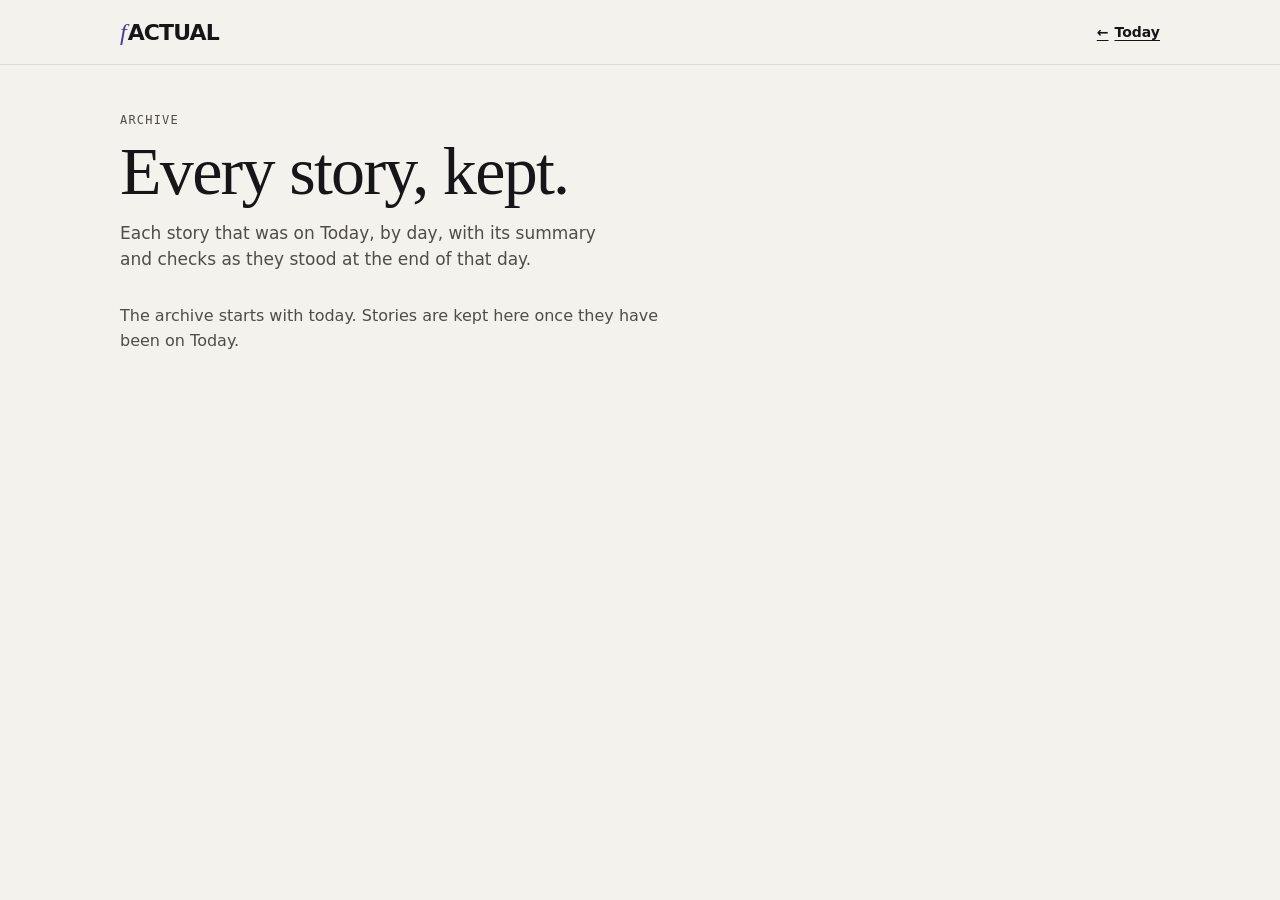
==== web/archive.html @ 5077f7f6 "Photos: aliases, transliterations, headline-person fallback; app name A story whose subject has no u" ====
<!doctype html>
<html lang="en">
<head>
<meta charset="utf-8">
<meta name="viewport" content="width=device-width, initial-scale=1">
<title>Archive · fACTUAL</title>
<meta name="description" content="Every story that has been on fACTUAL's Today, by day.">
<meta name="theme-color" content="#F4F2EC">
<link rel="preload" href="fonts/schibsted-grotesk-v7.woff2" as="font" type="font/woff2" crossorigin>
<link rel="icon" href="favicon-v1.svg" type="image/svg+xml">
<link rel="icon" href="favicon-32-v1.png" sizes="32x32" type="image/png">
<link rel="apple-touch-icon" href="apple-touch-icon-v1.png">
<link rel="manifest" href="site.webmanifest">
<meta name="apple-mobile-web-app-title" content="fACTUAL">
<meta name="application-name" content="fACTUAL">
<meta name="msapplication-TileColor" content="#4B3A9E">
<link rel="stylesheet" href="styles.css">
<script src="app.js" defer></script>
</head>
<body data-page="archive">
<a class="skip" href="#main">Skip to the archive</a>

<header class="masthead">
  <div class="masthead-inner">
    <a class="wordmark" href="./" aria-label="fACTUAL, back to Today"><span class="f" aria-hidden="true">f</span><span aria-hidden="true">ACTUAL</span></a>
    <nav class="mast-nav" aria-label="Site">
      <a class="back" href="./">Today</a>
    </nav>
  </div>
</header>

<main id="main" class="page">
  <section class="intro" aria-labelledby="arch-title">
    <p class="kicker">Archive</p>
    <h1 id="arch-title">Every story, kept.</h1>
    <p class="dek">Each story that was on Today, by day, with its summary and checks as they stood at the end of that day.</p>
  </section>
  <div id="archive-days"></div>
</main>
</body>
</html>
---- web/styles.css ----
/* fACTUAL. Tokens from Figma AU7aaZm109MOZR5fq3y9kd, Foundations board 5:119.
   Four voices: Schibsted Grotesk = fACTUAL speaks, Newsreader = reading,
   Newsreader Italic = words we did not write, IBM Plex Mono = receipts.
   Hierarchy rule: on every card one thing reads first, and it is the verdict. */

@font-face { font-family: "Schibsted Grotesk"; src: url(fonts/schibsted-grotesk-v7.woff2) format("woff2"); font-weight: 400 800; font-display: swap; }
@font-face { font-family: "Newsreader"; src: url(fonts/newsreader-v26.woff2) format("woff2"); font-weight: 400 600; font-display: swap; }
@font-face { font-family: "Newsreader"; src: url(fonts/newsreader-italic-v26.woff2) format("woff2"); font-weight: 400 600; font-style: italic; font-display: swap; }
@font-face { font-family: "IBM Plex Mono"; src: url(fonts/plexmono-400-v20.woff2) format("woff2"); font-weight: 400; font-display: swap; }
@font-face { font-family: "IBM Plex Mono"; src: url(fonts/plexmono-500-v20.woff2) format("woff2"); font-weight: 500; font-display: swap; }
@font-face { font-family: "IBM Plex Mono"; src: url(fonts/plexmono-600-v20.woff2) format("woff2"); font-weight: 600; font-display: swap; }

:root {
  --paper: #F4F2EC;
  --card: #FBFAF7;
  --wash: #ECE9E0;
  --rule: #DEDAD0;
  --ink: #16161A;    /* 16.1:1 on paper */
  --ink-2: #4F4D47;  /* 7.6:1 on paper */
  --ink-3: #6E6B64;  /* 4.8:1 on paper. Never on wash. */
  --hi: #F5E663;     /* Holds up, and nothing else */
  --verm: #B3261E;   /* Doesn't hold up, and nothing else */
  --accent: #4B3A9E; /* fACTUAL's own voice and structure: 7.8:1 on paper. Never data, a verdict or a side. */
  --tint: #ECE8F6;   /* the story panel. Ink 15:1, ink-2 7.0:1 on it; ink-3 is 4.4:1, so never on tint. */
  --sans: "Schibsted Grotesk", system-ui, sans-serif;
  --serif: "Newsreader", Georgia, serif;
  --mono: "IBM Plex Mono", ui-monospace, monospace;
  --gutter: 20px;
  --radius: 22px;
  --ease-out: cubic-bezier(0.2, 0.7, 0.2, 1);
}

* { box-sizing: border-box; }
html { -webkit-text-size-adjust: 100%; overflow-x: clip; }
body { margin: 0; overflow-x: clip; background: var(--paper); color: var(--ink); font: 400 1rem/1.5 var(--sans); }  /* belt and braces: the page never scrolls sideways */
a { color: inherit; text-decoration-thickness: 1px; text-underline-offset: 3px; }
a:hover { text-decoration-thickness: 2px; }
:focus-visible { outline: 2px solid var(--ink); outline-offset: 3px; border-radius: 6px; }
.skip { position: absolute; left: -9999px; }
.skip:focus { left: var(--gutter); top: 12px; background: var(--card); padding: 10px 14px; z-index: 2; }
code { font: 400 0.8125rem var(--mono); }

/* ---------- Frame ---------- */
.masthead { border-bottom: 1px solid var(--rule); }
.masthead-inner, .page { max-width: 1120px; margin: 0 auto; padding: 0 var(--gutter); }
.masthead-inner { display: flex; align-items: center; justify-content: space-between; gap: 16px; min-height: 64px; }
.wordmark { font: 800 1.375rem/1 var(--sans); letter-spacing: -0.04em; text-decoration: none; }
.wordmark .f { font: italic 500 1.5rem/1 var(--serif); letter-spacing: 0; margin-right: 1px; color: var(--accent); }
.scanline { margin: 0; font: 400 0.75rem/1.3 var(--mono); color: var(--ink-3); text-align: right; }
.back { display: inline-flex; align-items: center; min-height: 44px; font: 600 0.875rem/1 var(--sans); }
.back::before { content: "\2190"; margin-right: 6px; }
.mast-nav { display: flex; align-items: center; gap: 20px; }
.nav-link { display: inline-flex; align-items: center; min-height: 44px; font: 600 0.875rem/1 var(--sans); }

/* ---------- Today's sections ---------- */
.topic-nav { display: flex; flex-wrap: wrap; gap: 8px; margin-top: 24px; }
.topic-chip { display: inline-flex; align-items: center; gap: 8px; min-height: 44px; padding: 0 16px; border: 1px solid var(--rule); border-radius: 999px;
  background: var(--card); color: var(--ink); font: 600 0.875rem/1 var(--sans); text-decoration: none; transition: border-color 150ms ease-out; }
.topic-chip:hover { border-color: var(--accent); }
.topic-count { font: 500 0.75rem/1 var(--mono); color: var(--ink-2); }
.topic-section { margin-top: 64px; scroll-margin-top: 16px; }
.topic-section:first-child { margin-top: 8px; }
.topic-head { display: flex; flex-wrap: wrap; align-items: baseline; justify-content: space-between; gap: 4px 12px; padding-bottom: 12px; margin-bottom: 20px; border-bottom: 2px solid var(--accent); }
.topic-name { margin: 0; font: 700 1.75rem/1.1 var(--sans); letter-spacing: -0.02em; }
.topic-span { margin: 0; font: 500 0.75rem/1.2 var(--mono); letter-spacing: 0.08em; text-transform: uppercase; color: var(--ink-2); }
.topic-empty { margin: 0; max-width: 56ch; font-size: 1rem; line-height: 1.55; color: var(--ink-2); }

/* ---------- Archive ---------- */
.arch-day { border-top: 1px solid var(--rule); }
.arch-day:last-child { border-bottom: 1px solid var(--rule); }
.arch-day > summary { display: flex; align-items: baseline; gap: 16px; padding: 18px 0; min-height: 56px; }
.arch-date { flex: 1; font: 700 1.25rem/1.2 var(--sans); letter-spacing: -0.01em; }
.arch-count { font: 400 0.8125rem/1.2 var(--mono); color: var(--ink-2); }
.arch-body { padding: 0 0 24px; }
.arch-topic { margin: 16px 0 8px; font: 600 0.75rem/1.2 var(--sans); letter-spacing: 0.08em; text-transform: uppercase; color: var(--ink-2); }
.arch-list { list-style: none; margin: 0; padding: 0; }
.arch-list li { display: grid; gap: 4px; padding: 12px 0; border-top: 1px solid var(--rule); }
.arch-link { font: 400 1.125rem/1.35 var(--serif); color: var(--ink); text-decoration: none; }
.arch-link:hover { text-decoration: underline; }
.arch-meta { font: 400 0.75rem/1.4 var(--mono); color: var(--ink-3); }
.page { padding-bottom: 96px; }

.kicker { margin: 0 0 10px; font: 500 0.75rem/1.2 var(--mono); letter-spacing: 0.1em; text-transform: uppercase; color: var(--ink-2); }
.byline { margin: 8px 0 0; font: 400 0.75rem/1.4 var(--mono); color: var(--ink-3); }
.section-title { margin: 0 0 16px; font: 500 1.75rem/1.15 var(--serif); letter-spacing: -0.01em; }
.dek { margin: 16px 0 0; max-width: 46ch; font: 400 1.0625rem/1.5 var(--sans); color: var(--ink-2); }

/* ---------- Today ---------- */
.intro { padding: 48px 0 32px; }
.intro h1 { margin: 0; font: 500 clamp(2.5rem, 7vw, 4.25rem)/1 var(--serif); letter-spacing: -0.025em; }

.stories { list-style: none; margin: 0; padding: 0; display: grid; gap: 20px; }
.story {
  display: flex; flex-direction: column; gap: 20px;
  padding: 24px; background: var(--card); border: 1px solid var(--rule); border-radius: var(--radius);
  transition: box-shadow 160ms var(--ease-out), transform 160ms var(--ease-out);
}
.story:hover { box-shadow: 0 10px 30px -18px rgba(22, 22, 26, 0.35); transform: translateY(-1px); }
.story-num { margin: 0 0 10px; font: 500 0.8125rem/1 var(--mono); color: var(--ink-3); }
.headline { margin: 0; font: italic 500 1.5rem/1.15 var(--serif); letter-spacing: -0.01em; }
.headline a { text-decoration: none; }
.headline a:hover { text-decoration: underline; text-decoration-thickness: 1px; }
.story-lead .headline { font-size: clamp(1.875rem, 4vw, 2.75rem); line-height: 1.06; letter-spacing: -0.02em; }

.gist { margin: 14px 0 0; font: 400 1.0625rem/1.55 var(--serif); color: var(--ink); max-width: 60ch; }
.story-lead .gist { font-size: 1.1875rem; }
.checks { list-style: none; margin: 0; padding: 14px 0 0; border-top: 1px solid var(--rule); display: grid; gap: 10px; }
.checks li { display: grid; grid-template-columns: 9.5rem 1fr; gap: 12px; align-items: baseline; }
.check-claim { font: 400 0.9375rem/1.4 var(--sans); color: var(--ink); }

.story-foot { display: flex; flex-wrap: wrap; gap: 8px 20px; align-items: center; justify-content: space-between; margin-top: auto; }
.sources-line { font: 400 0.75rem/1.4 var(--mono); color: var(--ink-3); }
.read-more { display: inline-flex; align-items: center; min-height: 44px; font: 600 0.875rem/1 var(--sans); text-decoration: none; }
.read-more::after { content: "\2192"; margin-left: 6px; transition: transform 160ms var(--ease-out); }
.read-more:hover::after { transform: translateX(3px); }

.more { margin-top: 64px; }
.more h2 { margin: 0 0 8px; font: 500 1.5rem/1.2 var(--serif); }
.more-list { list-style: none; margin: 0; padding: 0; display: grid; }
.more-list li { padding: 14px 0; border-top: 1px solid var(--rule); }
.more-title { display: block; font: italic 400 1.0625rem/1.35 var(--serif); text-decoration: none; }
.more-title:hover { text-decoration: underline; }
.more-meta { display: block; margin-top: 4px; font: 400 0.75rem/1.3 var(--mono); color: var(--ink-3); }

.about { margin-top: 72px; padding-top: 28px; border-top: 1.5px solid var(--ink); }
.about h2 { margin: 0 0 16px; font: 500 1.5rem/1.2 var(--serif); }
.about p { margin: 0 0 12px; max-width: 60ch; font-size: 0.9375rem; line-height: 1.55; color: var(--ink-2); }
.about h3 { margin: 24px 0 8px; font: 600 0.9375rem/1.3 var(--sans); }
.about-cols { display: grid; gap: 8px 48px; }
.feeds-list { margin: 0; font: 400 0.8125rem/1.6 var(--sans); color: var(--ink-2); }
.feeds-down { margin: 8px 0 0; font: 400 0.75rem/1.5 var(--mono); color: var(--ink-3); }

.basis { margin: 14px 0 0; font: 400 0.75rem/1.5 var(--mono); color: var(--ink-3); }
.basis b { color: var(--ink); font-weight: 600; }
.about .basis { max-width: 60ch; }
.error { margin-top: 24px; padding: 16px 18px; border: 1.5px solid var(--ink); border-radius: 14px; background: var(--card); }

/* ---------- Verdict chips: glyph + word, never color alone ---------- */
.chip { display: inline-flex; align-items: center; gap: 6px; justify-self: start; padding: 3px 9px; border-radius: 7px;
  font: 600 0.8125rem/1.3 var(--sans); white-space: nowrap; }
.chip-glyph { font-weight: 700; }
.chip-hold { background: var(--hi); color: var(--ink); }
.chip-ctx { border: 1.5px dashed var(--ink); color: var(--ink); padding: 1.5px 7.5px; }
.chip-no { background: var(--verm); color: #fff; }
.chip-unk { border: 1.5px solid var(--ink-2); color: var(--ink); padding: 1.5px 7.5px; }

/* ---------- Story page: one reading column, four blocks, most of it folded ---------- */
.story-page > * { max-width: 680px; }
.story-head { padding: 40px 0 0; }
.story-title { margin: 0; font: italic 500 clamp(2rem, 5vw, 3rem)/1.08 var(--serif); letter-spacing: -0.02em; }
#story-sub { margin-top: 2px; }

.block { margin-top: 44px; }
.block-title { margin: 0 0 12px; font: 600 0.75rem/1.2 var(--sans); letter-spacing: 0.08em; text-transform: uppercase; color: var(--accent); }
/* The story is the focal point of the page: the one tinted panel. */
.story-panel { margin-top: 36px; padding: 22px 20px 20px; background: var(--tint); border-radius: 18px; }
.story-panel .block-note { color: var(--ink-2); }
.story-text { margin: 0; font: 400 1.3125rem/1.6 var(--serif); }
.story-text.muted { color: var(--ink-2); font-size: 1.0625rem; }
.block-note { margin: 12px 0 0; font: 400 0.8125rem/1.5 var(--sans); color: var(--ink-3); }

.check-row { border-top: 1px solid var(--rule); }
.check-row:last-of-type { border-bottom: 1px solid var(--rule); }
.check-row > summary { display: grid; grid-template-columns: 9.5rem 1fr auto; gap: 12px; align-items: baseline; padding: 14px 0; min-height: 52px; }
.check-row > summary::after { align-self: center; }
.check-row .check-claim { font-size: 1.0625rem; }
.check-body { padding: 0 0 18px; }
.why { margin: 0 0 10px; font-size: 0.9375rem; line-height: 1.55; color: var(--ink-2); }
.finding { margin: 0; font: 400 1.125rem/1.55 var(--serif); }
.check-note { margin: 10px 0 0; font-size: 0.875rem; color: var(--ink-2); }
.who-said { margin: 10px 0 0; font: 400 0.8125rem/1.5 var(--sans); color: var(--ink-2); }
.evidence { list-style: none; margin: 12px 0 0; padding: 0; }
.evidence li { padding: 10px 0 0; }
.ev-quote { display: block; font: italic 400 1rem/1.5 var(--serif); }
.ev-src { display: inline-flex; align-items: center; min-height: 32px; font: 400 0.75rem/1.4 var(--mono); }
.lead-note { margin: 0 0 14px; }
.loaded-item { padding: 12px 0; border-top: 1px solid var(--rule); }
.side-head + .loaded-item, .side-head + .side-pending { border-top: 0; padding-top: 0; }
.loaded-term { margin: 0; font: 600 1.0625rem/1.4 var(--serif); }
.loaded-item .side-outlets { margin-top: 2px; }
.loaded-why { margin: 6px 0 0; font-size: 0.875rem; line-height: 1.45; color: var(--ink-2); }
.loaded-neutral { margin: 4px 0 0; font-size: 0.875rem; line-height: 1.45; color: var(--ink); }
.loaded-mixed { margin-top: 18px; }
.check-partial { margin: 8px 0 0; font-size: 0.875rem; line-height: 1.5; color: var(--ink-2); }
.check-partial p { margin: 0 0 4px; }
.check-sources { margin: 6px 0 0; font: 400 0.75rem/1.5 var(--mono); color: var(--ink-2); }
.check-sources .src-link { color: var(--ink); text-decoration: underline; text-underline-offset: 2px; }
.side .check-sources { margin-bottom: 4px; }
.check-meta { margin: 10px 0 0; font: 400 0.75rem/1.5 var(--mono); color: var(--ink-3); }

.open-list { list-style: none; margin: 0; padding: 0; }
.open-list li { padding: 14px 0; border-top: 1px solid var(--rule); }
.open-point { margin: 0; font: 600 1rem/1.4 var(--sans); }
.open-sides { margin: 4px 0 0; font-size: 0.9375rem; line-height: 1.5; color: var(--ink-2); }

details > summary { cursor: pointer; list-style: none; }
details > summary::-webkit-details-marker { display: none; }
details > summary::after { content: "+"; font: 500 1.125rem/1 var(--mono); color: var(--ink-2); }
details[open] > summary::after { content: "\2212"; }
.sources-all > summary { display: flex; justify-content: space-between; gap: 12px; align-items: center; min-height: 48px; font: 600 0.9375rem/1.3 var(--sans); border-top: 1px solid var(--rule); border-bottom: 1px solid var(--rule); }
.articles { list-style: none; margin: 0; padding: 0; }
.articles li { padding: 10px 0; border-bottom: 1px solid var(--rule); }
.articles .src { display: block; font: 600 0.8125rem/1.3 var(--sans); }
.articles a { display: block; margin-top: 2px; font: italic 400 1rem/1.4 var(--serif); }

/* ---------- Charts: ink and gray only ---------- */
.sr-only { position: absolute; width: 1px; height: 1px; overflow: hidden; clip: rect(0 0 0 0); white-space: nowrap; }
.chart { margin: 0; }
.chart-title { margin: 0; font: 600 0.75rem/1.2 var(--sans); letter-spacing: 0.08em; text-transform: uppercase; color: var(--ink-2); }
.chart-sub { margin: 4px 0 12px; font-size: 0.8125rem; color: var(--ink-3); }
.chart-wrap { position: relative; }
.chart-svg { display: block; overflow: visible; }
.chart-svg .mark { fill: var(--ink); }
.chart-svg .hit { fill: transparent; }
.chart-svg .col { outline: none; cursor: default; }
.chart-svg .col:hover .mark, .chart-svg .col:focus .mark { fill: var(--ink-2); }
.chart-svg .col:focus-visible .hit { stroke: var(--ink); stroke-width: 1.5; }
.chart-base { stroke: var(--rule); stroke-width: 1; }
.chart-label { font: 600 12px var(--sans); fill: var(--ink); }
.chart-axis { font: 400 11px var(--mono); fill: var(--ink-3); }
.chart-tip { position: absolute; top: -8px; transform: translateY(-100%); display: none; gap: 2px; flex-direction: column;
  padding: 8px 10px; background: var(--ink); color: var(--paper); border-radius: 8px; font-size: 0.8125rem; line-height: 1.35;
  width: max-content; max-width: 100%; white-space: normal; pointer-events: none; z-index: 1; }
.chart-tip.on { display: flex; }
.chart-tip strong { font-weight: 700; }
.chart-tip-src { color: #CFCBC2; }

.facts { list-style: none; margin: 0; padding: 0; display: grid; gap: 18px; }
.facts .story-text { font-size: 1.125rem; line-height: 1.5; }
.lede { margin: 0; font: 400 1.3125rem/1.45 var(--serif); letter-spacing: -0.005em; color: var(--ink); }
.lede + .lede { margin-top: 14px; }
.lede.muted { font-size: 1.125rem; color: var(--ink-2); }
.sub-title { margin: 28px 0 12px; font: 600 0.75rem/1.2 var(--sans); letter-spacing: 0.08em; text-transform: uppercase; color: var(--ink-2); }
.fact-sides { margin: 4px 0 0; font: 400 0.75rem/1.45 var(--mono); color: var(--ink-3); }

.foot-meta { display: inline-flex; align-items: center; gap: 10px; flex-wrap: wrap; }

/* ---------- Spectrum: outlets placed by audience, Pew 2025. Ink and gray only. ---------- */
.spectrum { margin: 0; }
.spectrum-wrap { position: relative; }
.dot { stroke-width: 1.5; }
.dot.fill { fill: var(--ink); stroke: var(--ink); }
.dot.hollow { fill: var(--card); stroke: var(--ink); stroke-width: 2; }
.dot.ghost { fill: var(--rule); stroke: var(--rule); }
.dotg { outline: none; cursor: default; }
.dotg:focus-visible .hit { stroke: var(--ink); stroke-width: 1.5; }
.dotg:hover .dot.ghost { fill: var(--ink-3); stroke: var(--ink-3); }
.spectrum-legend { display: flex; flex-wrap: wrap; gap: 6px 18px; margin-top: 10px; font-size: 0.8125rem; color: var(--ink-2); }
.spectrum-legend .key { display: inline-flex; align-items: center; gap: 7px; }
i.dot { display: inline-block; width: 11px; height: 11px; border-radius: 50%; flex: none; box-sizing: border-box; }
i.dot.fill { background: var(--ink); }
i.dot.hollow { background: var(--card); border: 2px solid var(--ink); }
i.dot.ghost { background: var(--rule); }
i.dot.sq { border-radius: 2px; background: var(--card); border: 1.5px solid var(--ink-2); }

/* ---------- Where the coverage differs ---------- */
.diff { padding: 22px 0 26px; border-top: 1px solid var(--rule); }
.diff:last-child { border-bottom: 1px solid var(--rule); }
.diff-point { margin: 0 0 16px; font: 700 1.1875rem/1.3 var(--sans); letter-spacing: -0.01em; }
.diff-split { margin: 0 0 16px; font-size: 0.9375rem; line-height: 1.5; color: var(--ink-2); }
.diff .diff-split { margin-top: -6px; }
.block-title + .diff-split { margin: 0 0 8px; font-weight: 600; color: var(--ink); }
.side .spectrum { margin: auto 0 0; padding-top: 14px; }
.sides { display: grid; gap: 14px; }
.side { display: flex; flex-direction: column; padding: 18px 18px 16px; background: var(--card); border: 1px solid var(--rule); border-top: 4px solid var(--accent); border-radius: 14px; }
/* Which side is talking can't be missed: a solid label, then "say". Text, never color. */
.side-head { margin: 0 0 12px; font: 600 1rem/1.3 var(--sans); color: var(--ink); }
.side-tag { display: inline-block; padding: 5px 10px; border-radius: 6px; background: var(--accent); color: var(--paper); font: 700 0.875rem/1.25 var(--sans); }
.side-says { margin: 0; font: 400 1.125rem/1.5 var(--serif); }
.side-says strong { font-weight: 600; box-shadow: inset 0 -0.42em 0 var(--wash); }
.side-outlets { margin: 8px 0 0; font: 400 0.75rem/1.45 var(--mono); color: var(--ink-3); }
.side-pending { margin: 12px 0 0; font-size: 0.8125rem; color: var(--ink-3); }
.side .check-row { margin-top: 14px; }
.side .check-row:last-of-type { border-bottom: 0; }
.side, .side > * { min-width: 0; }  /* grid and flex children may shrink below their content's width */
.side .check-row > summary { grid-template-columns: auto minmax(0, 1fr) auto; padding: 12px 0 4px; }
.check-claim { overflow-wrap: anywhere; }
.side .check-row .check-claim { font-size: 0.9375rem; }
.diff > .check-row { margin-top: 14px; }
.diff > .check-row:last-child { border-bottom: 0; }

/* ---------- By the numbers: each figure verified to appear in its quoted source ---------- */
.stats { display: grid; grid-template-columns: repeat(auto-fit, minmax(140px, 1fr)); gap: 10px; margin: 4px 0 14px; }
.stat { display: flex; flex-direction: column; gap: 2px; padding: 12px 14px; background: var(--wash); border-radius: 12px; }
.stat-value { font: 700 1.75rem/1.1 var(--sans); letter-spacing: -0.02em; color: var(--ink); }
.stat-unit { font: 600 0.8125rem/1.3 var(--sans); color: var(--ink-2); }
.stat-unit:empty { display: none; }
.stat-label { font-size: 0.8125rem; line-height: 1.4; color: var(--ink-2); }
.stat-src { margin-top: 6px; font: 400 0.6875rem/1.4 var(--mono); color: var(--ink-2); text-decoration: none; }
.stat-src:hover { text-decoration: underline; }

/* ---------- Photos: license-verified, always captioned, never under text ---------- */
figure { margin: 0; }
figure img { display: block; width: 100%; height: auto; border-radius: 14px; background: var(--wash); object-fit: cover; object-position: 50% 22%; }
figcaption { margin-top: 8px; font: 400 0.6875rem/1.45 var(--mono); color: var(--ink-3); }
figcaption a { text-decoration: none; }
figcaption a:hover { text-decoration: underline; }
.lead-photo img { aspect-ratio: 16 / 9; }
.story-photo { margin-top: 24px; }
.story-photo img { aspect-ratio: 3 / 2; }

/* ---------- Larger screens ---------- */
@media (min-width: 720px) {
  :root { --gutter: 40px; }
  .lede { font-size: 1.5rem; }
  .story-panel { padding: 30px 32px 28px; }
  .story { padding: 28px; }
}
@media (min-width: 960px) {
  .stories { grid-template-columns: 1fr 1fr; gap: 24px; }
  .story-lead { grid-column: 1 / -1; padding: 40px; }
  .story-lead:has(.checks), .story-lead:has(.lead-photo) { display: grid; grid-template-columns: 7fr 5fr; column-gap: 48px; row-gap: 20px; }
  .story-lead .lead-photo { grid-column: 2; grid-row: 1 / span 2; align-self: start; }
  .story-lead .lead-photo img { aspect-ratio: 1 / 1; }
  .story-lead .story-main { grid-column: 1; grid-row: 1; }
  .story-lead .headline { max-width: 22ch; }
  .story-lead .gist { max-width: 62ch; }
  .story-lead .checks { align-self: start; border-top: 0; padding-top: 34px; }
  .story-lead .story-foot { grid-column: 1 / -1; }
  .more-list { grid-template-columns: 1fr 1fr; column-gap: 40px; }
  .about-cols { grid-template-columns: 3fr 2fr; }
}
@media (min-width: 760px) {
  .sides { grid-template-columns: 1fr 1fr; }
}

@media (prefers-reduced-motion: reduce) {
  .story, .read-more::after { transition: none; }
  .story:hover { transform: none; }
}

@media (max-width: 600px) {
  .checks li { grid-template-columns: auto 1fr; }
  .check-row > summary { grid-template-columns: auto 1fr auto; }
}
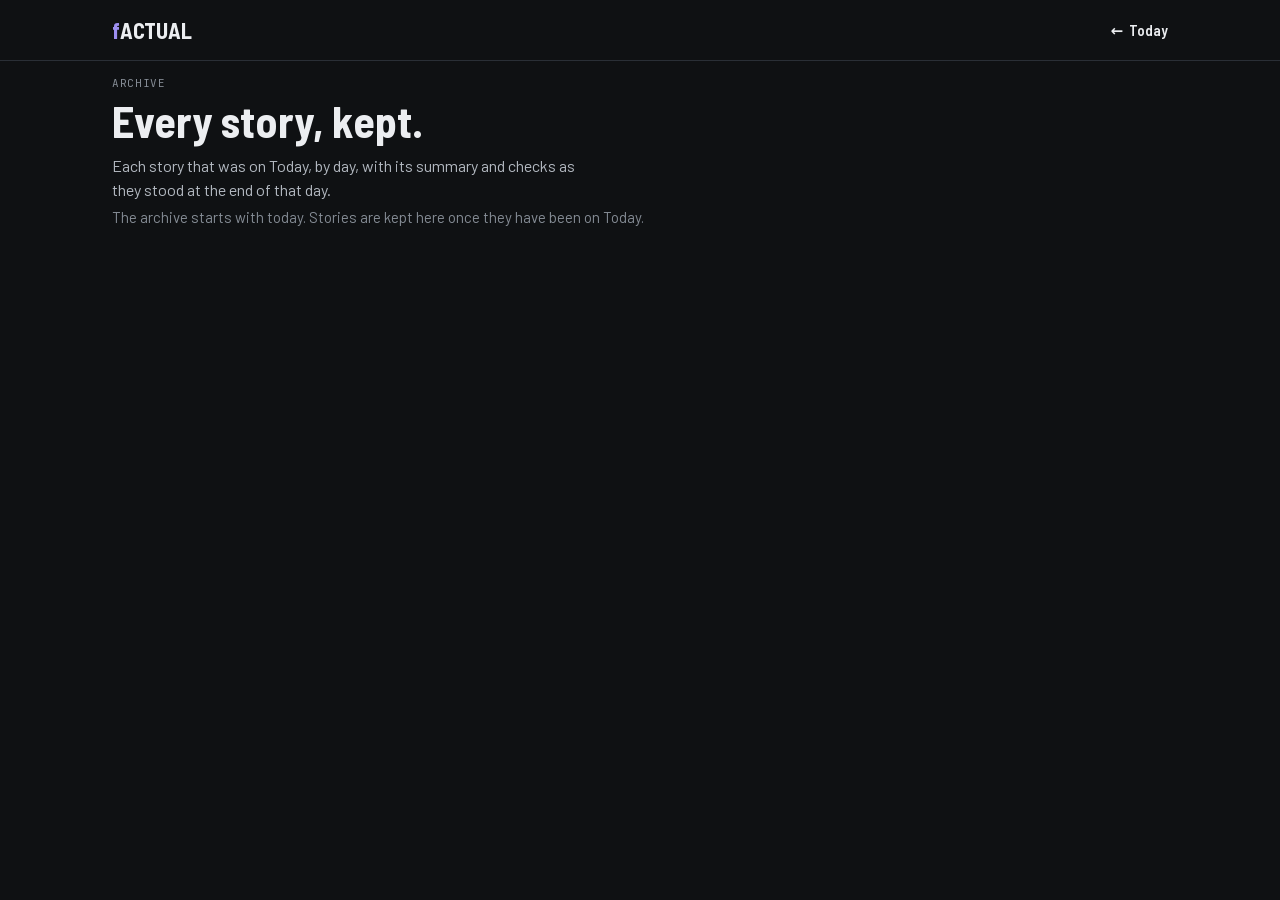
==== commit ad4d0893: "Direction C: dark, data-first, brand purple Heston's son said the site looked like Claude made it (c" ====
--- a/web/archive.html
+++ b/web/archive.html
@@ -5,8 +5,10 @@
 <meta name="viewport" content="width=device-width, initial-scale=1">
 <title>Archive · fACTUAL</title>
 <meta name="description" content="Every story that has been on fACTUAL's Today, by day.">
-<meta name="theme-color" content="#F4F2EC">
-<link rel="preload" href="fonts/schibsted-grotesk-v7.woff2" as="font" type="font/woff2" crossorigin>
+<meta name="theme-color" content="#0F1113">
+<meta name="color-scheme" content="dark">
+<link rel="preload" href="fonts/barlowsc-700-v16.woff2" as="font" type="font/woff2" crossorigin>
+<link rel="preload" href="fonts/barlow-400-v13.woff2" as="font" type="font/woff2" crossorigin>
 <link rel="icon" href="favicon-v1.svg" type="image/svg+xml">
 <link rel="icon" href="favicon-32-v1.png" sizes="32x32" type="image/png">
 <link rel="apple-touch-icon" href="apple-touch-icon-v1.png">
--- a/web/styles.css
+++ b/web/styles.css
@@ -1,335 +1,294 @@
-/* fACTUAL. Tokens from Figma AU7aaZm109MOZR5fq3y9kd, Foundations board 5:119.
-   Four voices: Schibsted Grotesk = fACTUAL speaks, Newsreader = reading,
-   Newsreader Italic = words we did not write, IBM Plex Mono = receipts.
-   Hierarchy rule: on every card one thing reads first, and it is the verdict. */
-
-@font-face { font-family: "Schibsted Grotesk"; src: url(fonts/schibsted-grotesk-v7.woff2) format("woff2"); font-weight: 400 800; font-display: swap; }
-@font-face { font-family: "Newsreader"; src: url(fonts/newsreader-v26.woff2) format("woff2"); font-weight: 400 600; font-display: swap; }
-@font-face { font-family: "Newsreader"; src: url(fonts/newsreader-italic-v26.woff2) format("woff2"); font-weight: 400 600; font-style: italic; font-display: swap; }
-@font-face { font-family: "IBM Plex Mono"; src: url(fonts/plexmono-400-v20.woff2) format("woff2"); font-weight: 400; font-display: swap; }
-@font-face { font-family: "IBM Plex Mono"; src: url(fonts/plexmono-500-v20.woff2) format("woff2"); font-weight: 500; font-display: swap; }
-@font-face { font-family: "IBM Plex Mono"; src: url(fonts/plexmono-600-v20.woff2) format("woff2"); font-weight: 600; font-display: swap; }
+/* fACTUAL, Direction C "Instrument" (Figma AU7aaZm109MOZR5fq3y9kd, section 08: 113:6, 113:75).
+   Dark, data-first: the numbers lead. One brand purple in two shades: lavender for text and marks
+   on dark, the deep purple for fills under white text. Yellow and vermilion are verdicts only.
+   Three voices: Barlow Semi Condensed = fACTUAL's labels and headlines, Barlow = reading,
+   JetBrains Mono = numbers and receipts. */
+
+@font-face { font-family: "Barlow Semi Condensed"; src: url(fonts/barlowsc-500-v16.woff2) format("woff2"); font-weight: 500; font-display: swap; }
+@font-face { font-family: "Barlow Semi Condensed"; src: url(fonts/barlowsc-600-v16.woff2) format("woff2"); font-weight: 600; font-display: swap; }
+@font-face { font-family: "Barlow Semi Condensed"; src: url(fonts/barlowsc-700-v16.woff2) format("woff2"); font-weight: 700; font-display: swap; }
+@font-face { font-family: "Barlow"; src: url(fonts/barlow-400-v13.woff2) format("woff2"); font-weight: 400; font-display: swap; }
+@font-face { font-family: "Barlow"; src: url(fonts/barlow-500-v13.woff2) format("woff2"); font-weight: 500; font-display: swap; }
+@font-face { font-family: "Barlow"; src: url(fonts/barlow-600-v13.woff2) format("woff2"); font-weight: 600; font-display: swap; }
+@font-face { font-family: "JetBrains Mono"; src: url(fonts/jetbrainsmono-v24.woff2) format("woff2"); font-weight: 400 700; font-display: swap; }
 
 :root {
-  --paper: #F4F2EC;
-  --card: #FBFAF7;
-  --wash: #ECE9E0;
-  --rule: #DEDAD0;
-  --ink: #16161A;    /* 16.1:1 on paper */
-  --ink-2: #4F4D47;  /* 7.6:1 on paper */
-  --ink-3: #6E6B64;  /* 4.8:1 on paper. Never on wash. */
-  --hi: #F5E663;     /* Holds up, and nothing else */
-  --verm: #B3261E;   /* Doesn't hold up, and nothing else */
-  --accent: #4B3A9E; /* fACTUAL's own voice and structure: 7.8:1 on paper. Never data, a verdict or a side. */
-  --tint: #ECE8F6;   /* the story panel. Ink 15:1, ink-2 7.0:1 on it; ink-3 is 4.4:1, so never on tint. */
-  --sans: "Schibsted Grotesk", system-ui, sans-serif;
-  --serif: "Newsreader", Georgia, serif;
-  --mono: "IBM Plex Mono", ui-monospace, monospace;
+  color-scheme: dark;
+  --bg: #0F1113;      /* never pure black */
+  --surf: #171A1E;
+  --surf-2: #1F2328;
+  --line: #2A2F36;
+  --ink: #ECEEF1;     /* 16.6:1 on bg */
+  --ink-2: #B3B9C1;   /* 10:1 on bg */
+  --ink-3: #858C95;   /* 5.5:1 on bg, 5.1:1 on surf */
+  --lav: #9D8FF0;     /* brand purple for text and marks on dark: 6.9:1 on bg, 6.3:1 on surf */
+  --brand: #4B3A9E;   /* brand purple for fills; white text on it is 8.8:1 */
+  --hi: #F5E663;      /* Confirmed, and nothing else */
+  --verm: #B3261E;    /* Doesn't hold up, and nothing else */
+  --cond: "Barlow Semi Condensed", "Arial Narrow", system-ui, sans-serif;
+  --sans: "Barlow", system-ui, sans-serif;
+  --mono: "JetBrains Mono", ui-monospace, monospace;
   --gutter: 20px;
-  --radius: 22px;
   --ease-out: cubic-bezier(0.2, 0.7, 0.2, 1);
 }
 
 * { box-sizing: border-box; }
 html { -webkit-text-size-adjust: 100%; overflow-x: clip; }
-body { margin: 0; overflow-x: clip; background: var(--paper); color: var(--ink); font: 400 1rem/1.5 var(--sans); }  /* belt and braces: the page never scrolls sideways */
+body { margin: 0; overflow-x: clip; background: var(--bg); color: var(--ink); font: 400 1rem/1.5 var(--sans); }  /* never scrolls sideways */
 a { color: inherit; text-decoration-thickness: 1px; text-underline-offset: 3px; }
 a:hover { text-decoration-thickness: 2px; }
-:focus-visible { outline: 2px solid var(--ink); outline-offset: 3px; border-radius: 6px; }
+:focus-visible { outline: 2px solid var(--lav); outline-offset: 3px; border-radius: 6px; }
 .skip { position: absolute; left: -9999px; }
-.skip:focus { left: var(--gutter); top: 12px; background: var(--card); padding: 10px 14px; z-index: 2; }
+.skip:focus { left: var(--gutter); top: 12px; background: var(--surf); padding: 10px 14px; z-index: 2; }
+.sr-only { position: absolute; width: 1px; height: 1px; overflow: hidden; clip: rect(0 0 0 0); white-space: nowrap; }
 code { font: 400 0.8125rem var(--mono); }
 
 /* ---------- Frame ---------- */
-.masthead { border-bottom: 1px solid var(--rule); }
+.masthead { border-bottom: 1px solid var(--line); }
 .masthead-inner, .page { max-width: 1120px; margin: 0 auto; padding: 0 var(--gutter); }
-.masthead-inner { display: flex; align-items: center; justify-content: space-between; gap: 16px; min-height: 64px; }
-.wordmark { font: 800 1.375rem/1 var(--sans); letter-spacing: -0.04em; text-decoration: none; }
-.wordmark .f { font: italic 500 1.5rem/1 var(--serif); letter-spacing: 0; margin-right: 1px; color: var(--accent); }
-.scanline { margin: 0; font: 400 0.75rem/1.3 var(--mono); color: var(--ink-3); text-align: right; }
-.back { display: inline-flex; align-items: center; min-height: 44px; font: 600 0.875rem/1 var(--sans); }
+.masthead-inner { display: flex; align-items: center; justify-content: space-between; gap: 16px; min-height: 60px; }
+.wordmark { font: 700 1.375rem/1 var(--cond); letter-spacing: -0.01em; text-decoration: none; }
+.wordmark .f { color: var(--lav); }
+.mast-nav { display: flex; align-items: center; gap: 18px; }
+.scanline { display: flex; align-items: center; gap: 7px; margin: 0; white-space: nowrap; font: 400 0.6875rem/1.3 var(--mono); letter-spacing: 0.04em; text-transform: uppercase; color: var(--ink-2); }
+.scanline::before { content: ""; width: 7px; height: 7px; border-radius: 50%; background: var(--lav); flex: none; }
+.back, .nav-link { display: inline-flex; align-items: center; min-height: 44px; font: 600 0.9375rem/1 var(--cond); text-decoration: none; }
 .back::before { content: "\2190"; margin-right: 6px; }
-.mast-nav { display: flex; align-items: center; gap: 20px; }
-.nav-link { display: inline-flex; align-items: center; min-height: 44px; font: 600 0.875rem/1 var(--sans); }
-
-/* ---------- Today's sections ---------- */
-.topic-nav { display: flex; flex-wrap: wrap; gap: 8px; margin-top: 24px; }
-.topic-chip { display: inline-flex; align-items: center; gap: 8px; min-height: 44px; padding: 0 16px; border: 1px solid var(--rule); border-radius: 999px;
-  background: var(--card); color: var(--ink); font: 600 0.875rem/1 var(--sans); text-decoration: none; transition: border-color 150ms ease-out; }
-.topic-chip:hover { border-color: var(--accent); }
-.topic-count { font: 500 0.75rem/1 var(--mono); color: var(--ink-2); }
-.topic-section { margin-top: 64px; scroll-margin-top: 16px; }
-.topic-section:first-child { margin-top: 8px; }
-.topic-head { display: flex; flex-wrap: wrap; align-items: baseline; justify-content: space-between; gap: 4px 12px; padding-bottom: 12px; margin-bottom: 20px; border-bottom: 2px solid var(--accent); }
-.topic-name { margin: 0; font: 700 1.75rem/1.1 var(--sans); letter-spacing: -0.02em; }
-.topic-span { margin: 0; font: 500 0.75rem/1.2 var(--mono); letter-spacing: 0.08em; text-transform: uppercase; color: var(--ink-2); }
-.topic-empty { margin: 0; max-width: 56ch; font-size: 1rem; line-height: 1.55; color: var(--ink-2); }
-
-/* ---------- Archive ---------- */
-.arch-day { border-top: 1px solid var(--rule); }
-.arch-day:last-child { border-bottom: 1px solid var(--rule); }
-.arch-day > summary { display: flex; align-items: baseline; gap: 16px; padding: 18px 0; min-height: 56px; }
-.arch-date { flex: 1; font: 700 1.25rem/1.2 var(--sans); letter-spacing: -0.01em; }
-.arch-count { font: 400 0.8125rem/1.2 var(--mono); color: var(--ink-2); }
-.arch-body { padding: 0 0 24px; }
-.arch-topic { margin: 16px 0 8px; font: 600 0.75rem/1.2 var(--sans); letter-spacing: 0.08em; text-transform: uppercase; color: var(--ink-2); }
-.arch-list { list-style: none; margin: 0; padding: 0; }
-.arch-list li { display: grid; gap: 4px; padding: 12px 0; border-top: 1px solid var(--rule); }
-.arch-link { font: 400 1.125rem/1.35 var(--serif); color: var(--ink); text-decoration: none; }
-.arch-link:hover { text-decoration: underline; }
-.arch-meta { font: 400 0.75rem/1.4 var(--mono); color: var(--ink-3); }
-.page { padding-bottom: 96px; }
-
-.kicker { margin: 0 0 10px; font: 500 0.75rem/1.2 var(--mono); letter-spacing: 0.1em; text-transform: uppercase; color: var(--ink-2); }
-.byline { margin: 8px 0 0; font: 400 0.75rem/1.4 var(--mono); color: var(--ink-3); }
-.section-title { margin: 0 0 16px; font: 500 1.75rem/1.15 var(--serif); letter-spacing: -0.01em; }
-.dek { margin: 16px 0 0; max-width: 46ch; font: 400 1.0625rem/1.5 var(--sans); color: var(--ink-2); }
+.back:hover, .nav-link:hover { text-decoration: underline; }
+.page { padding-bottom: 80px; }
 
 /* ---------- Today ---------- */
-.intro { padding: 48px 0 32px; }
-.intro h1 { margin: 0; font: 500 clamp(2.5rem, 7vw, 4.25rem)/1 var(--serif); letter-spacing: -0.025em; }
-
-.stories { list-style: none; margin: 0; padding: 0; display: grid; gap: 20px; }
-.story {
-  display: flex; flex-direction: column; gap: 20px;
-  padding: 24px; background: var(--card); border: 1px solid var(--rule); border-radius: var(--radius);
-  transition: box-shadow 160ms var(--ease-out), transform 160ms var(--ease-out);
-}
-.story:hover { box-shadow: 0 10px 30px -18px rgba(22, 22, 26, 0.35); transform: translateY(-1px); }
-.story-num { margin: 0 0 10px; font: 500 0.8125rem/1 var(--mono); color: var(--ink-3); }
-.headline { margin: 0; font: italic 500 1.5rem/1.15 var(--serif); letter-spacing: -0.01em; }
+.intro { padding: 16px 0 4px; }
+.topic-nav { display: flex; flex-wrap: wrap; gap: 6px; }
+.topic-chip { display: inline-flex; align-items: center; gap: 7px; min-height: 44px; padding: 0 12px; border-radius: 8px; background: var(--surf);
+  color: var(--ink-2); font: 600 0.9375rem/1 var(--cond); text-decoration: none; transition: background 150ms ease-out, color 150ms ease-out; }
+.topic-chip:hover { background: var(--brand); color: #fff; }
+.topic-chip:hover .topic-count { color: #fff; }
+.topic-count { font: 400 0.75rem/1 var(--mono); color: var(--ink-3); }
+.topic-section { margin-top: 32px; scroll-margin-top: 12px; }
+.topic-section:first-child { margin-top: 16px; }
+.topic-head { display: flex; align-items: baseline; justify-content: space-between; gap: 12px; padding-bottom: 10px; margin-bottom: 14px; border-bottom: 1px solid var(--line); }
+.topic-name { margin: 0; font: 700 1.375rem/1.1 var(--cond); }
+.topic-span { margin: 0; font: 400 0.75rem/1.2 var(--mono); letter-spacing: 0.04em; text-transform: uppercase; color: var(--ink-3); }
+.topic-empty { margin: 0; font-size: 0.9375rem; line-height: 1.5; color: var(--ink-3); }
+
+.stories { list-style: none; margin: 0; padding: 0; display: grid; gap: 12px; }
+.story { display: flex; flex-direction: column; gap: 12px; padding: 14px; background: var(--surf); border: 1px solid transparent; border-radius: 12px;
+  transition: border-color 160ms var(--ease-out); }
+.story:hover { border-color: var(--line); }
+.story-main { display: flex; flex-direction: column; gap: 8px; }
+.headline { margin: 0; font: 600 1.3125rem/1.12 var(--cond); }
 .headline a { text-decoration: none; }
 .headline a:hover { text-decoration: underline; text-decoration-thickness: 1px; }
-.story-lead .headline { font-size: clamp(1.875rem, 4vw, 2.75rem); line-height: 1.06; letter-spacing: -0.02em; }
-
-.gist { margin: 14px 0 0; font: 400 1.0625rem/1.55 var(--serif); color: var(--ink); max-width: 60ch; }
-.story-lead .gist { font-size: 1.1875rem; }
-.checks { list-style: none; margin: 0; padding: 14px 0 0; border-top: 1px solid var(--rule); display: grid; gap: 10px; }
-.checks li { display: grid; grid-template-columns: 9.5rem 1fr; gap: 12px; align-items: baseline; }
-.check-claim { font: 400 0.9375rem/1.4 var(--sans); color: var(--ink); }
-
-.story-foot { display: flex; flex-wrap: wrap; gap: 8px 20px; align-items: center; justify-content: space-between; margin-top: auto; }
-.sources-line { font: 400 0.75rem/1.4 var(--mono); color: var(--ink-3); }
-.read-more { display: inline-flex; align-items: center; min-height: 44px; font: 600 0.875rem/1 var(--sans); text-decoration: none; }
-.read-more::after { content: "\2192"; margin-left: 6px; transition: transform 160ms var(--ease-out); }
-.read-more:hover::after { transform: translateX(3px); }
-
-.more { margin-top: 64px; }
-.more h2 { margin: 0 0 8px; font: 500 1.5rem/1.2 var(--serif); }
-.more-list { list-style: none; margin: 0; padding: 0; display: grid; }
-.more-list li { padding: 14px 0; border-top: 1px solid var(--rule); }
-.more-title { display: block; font: italic 400 1.0625rem/1.35 var(--serif); text-decoration: none; }
-.more-title:hover { text-decoration: underline; }
-.more-meta { display: block; margin-top: 4px; font: 400 0.75rem/1.3 var(--mono); color: var(--ink-3); }
-
-.about { margin-top: 72px; padding-top: 28px; border-top: 1.5px solid var(--ink); }
-.about h2 { margin: 0 0 16px; font: 500 1.5rem/1.2 var(--serif); }
-.about p { margin: 0 0 12px; max-width: 60ch; font-size: 0.9375rem; line-height: 1.55; color: var(--ink-2); }
-.about h3 { margin: 24px 0 8px; font: 600 0.9375rem/1.3 var(--sans); }
-.about-cols { display: grid; gap: 8px 48px; }
-.feeds-list { margin: 0; font: 400 0.8125rem/1.6 var(--sans); color: var(--ink-2); }
-.feeds-down { margin: 8px 0 0; font: 400 0.75rem/1.5 var(--mono); color: var(--ink-3); }
-
-.basis { margin: 14px 0 0; font: 400 0.75rem/1.5 var(--mono); color: var(--ink-3); }
-.basis b { color: var(--ink); font-weight: 600; }
-.about .basis { max-width: 60ch; }
-.error { margin-top: 24px; padding: 16px 18px; border: 1.5px solid var(--ink); border-radius: 14px; background: var(--card); }
-
-/* ---------- Verdict chips: glyph + word, never color alone ---------- */
-.chip { display: inline-flex; align-items: center; gap: 6px; justify-self: start; padding: 3px 9px; border-radius: 7px;
-  font: 600 0.8125rem/1.3 var(--sans); white-space: nowrap; }
-.chip-glyph { font-weight: 700; }
-.chip-hold { background: var(--hi); color: var(--ink); }
-.chip-ctx { border: 1.5px dashed var(--ink); color: var(--ink); padding: 1.5px 7.5px; }
+.story-lead .headline { font-size: clamp(1.5625rem, 4vw, 2.125rem); line-height: 1.06; }
+.gist { margin: 0; font: 400 0.96875rem/1.45 var(--sans); color: var(--ink-2); max-width: 64ch; }
+
+/* The numbers that lead: outlets, agreed, splits, loaded words. */
+.metrics { list-style: none; display: flex; flex-wrap: wrap; gap: 4px 14px; margin: 0; padding: 0; }
+.metrics li { display: inline-flex; align-items: baseline; gap: 4px; }
+.m-n { font: 700 0.8125rem/1 var(--mono); color: var(--ink); }
+.m-l { font: 500 0.8125rem/1 var(--cond); color: var(--ink-3); }
+.metrics .is-agreed .m-n { color: var(--lav); }
+.metrics-tiles { display: grid; grid-template-columns: repeat(4, 1fr); gap: 8px; margin: 16px 0 0; }
+.metrics-tiles li { display: flex; flex-direction: column; align-items: flex-start; gap: 4px; padding: 10px; background: var(--surf); border-radius: 8px; }
+.metrics-tiles .m-n { font-size: 1.25rem; }
+.metrics-tiles .m-l { font-size: 0.75rem; }
+
+/* ---------- Photos: freely licensed, always credited ---------- */
+figure { margin: 0; }
+figure img { display: block; width: 100%; height: auto; border-radius: 10px; background: var(--surf-2); object-fit: cover; object-position: 50% 22%; }
+figcaption { margin-top: 6px; font: 400 0.65625rem/1.45 var(--mono); color: var(--ink-3); }
+figcaption a { text-decoration: none; }
+figcaption a:hover { text-decoration: underline; }
+.photo-link { display: block; border-radius: 10px; overflow: hidden; }
+.photo-link img { transition: transform 300ms var(--ease-out); }
+.photo-link:hover img { transform: scale(1.02); }
+.lead-photo img { aspect-ratio: 16 / 9; }
+.card-photo img { aspect-ratio: 21 / 9; }
+.story-photo { margin-top: 16px; }
+.story-photo img { aspect-ratio: 16 / 9; }
+
+/* ---------- Story page ---------- */
+.story-page > * { max-width: 720px; }
+.story-head { padding: 22px 0 0; }
+.kicker { margin: 0 0 8px; font: 400 0.6875rem/1.2 var(--mono); letter-spacing: 0.06em; text-transform: uppercase; color: var(--ink-3); }
+.story-title { margin: 0; font: 700 clamp(1.875rem, 6vw, 2.75rem)/1.06 var(--cond); }
+.byline { margin: 8px 0 0; font: 400 0.6875rem/1.4 var(--mono); letter-spacing: 0.04em; text-transform: uppercase; color: var(--ink-3); }
+
+.block { margin-top: 32px; }
+.block-title { margin: 0 0 10px; font: 700 0.8125rem/1.2 var(--cond); letter-spacing: 0.08em; text-transform: uppercase; color: var(--ink-3); }
+.block-title:has(+ .facts) { color: var(--lav); }
+.sub-title { margin: 20px 0 8px; font: 700 0.8125rem/1.2 var(--cond); letter-spacing: 0.08em; text-transform: uppercase; color: var(--ink-3); }
+
+.facts { list-style: none; margin: 0; padding: 0; }
+.facts li { display: grid; grid-template-columns: 18px 1fr; gap: 10px; padding: 7px 0; }
+.fact-mark { font: 700 0.875rem/1.6 var(--mono); color: var(--lav); }
+.fact-text { font: 400 1.0625rem/1.5 var(--sans); }
+
+/* Splits */
+.diff { padding: 4px 0 18px; }
+.diff + .diff { padding-top: 18px; border-top: 1px solid var(--line); }
+.diff-point { margin: 0 0 10px; font: 600 1.125rem/1.25 var(--cond); }
+.diff-split { margin: 0 0 10px; font-size: 0.875rem; line-height: 1.45; color: var(--ink-2); }
+.sides { display: grid; gap: 8px; }
+@media (min-width: 360px) { .sides { grid-template-columns: 1fr 1fr; } }
+.side { display: flex; flex-direction: column; gap: 8px; padding: 12px; background: var(--surf); border-radius: 10px; }
+.side, .side > * { min-width: 0; }
+/* Which side is talking can't be missed: a solid label. Text, never color. */
+.side-tag { align-self: flex-start; margin: 0; padding: 2px 8px; border-radius: 5px; background: var(--brand); color: #fff; font: 700 0.75rem/1.5 var(--cond); letter-spacing: 0.04em; text-transform: uppercase; }
+.side-says { margin: 0; font: 400 0.96875rem/1.45 var(--sans); color: var(--ink-2); }
+.side-says strong { font-weight: 600; color: var(--ink); }
+.side-outlets { margin: auto 0 0; font: 400 0.65625rem/1.45 var(--mono); color: var(--ink-3); }
+.side-pending { margin: 0; font-size: 0.8125rem; color: var(--ink-3); }
+
+/* Checks */
+.check-row { border-top: 1px solid var(--line); }
+.check-row > summary { display: grid; grid-template-columns: auto minmax(0, 1fr) auto; gap: 10px; align-items: baseline; padding: 10px 0 4px; min-height: 44px; }
+.check-row > summary::after { align-self: center; }
+.check-claim { font: 400 0.875rem/1.4 var(--sans); color: var(--ink); overflow-wrap: anywhere; }
+.diff > .check-row { margin-top: 10px; }
+.check-body { padding: 4px 0 10px; }
+.why { margin: 0 0 8px; font-size: 0.875rem; line-height: 1.5; color: var(--ink-2); }
+.finding { margin: 0; font: 400 0.9375rem/1.5 var(--sans); }
+.check-note { margin: 8px 0 0; font-size: 0.8125rem; color: var(--ink-2); }
+.check-partial { margin: 6px 0 0; font-size: 0.8125rem; line-height: 1.45; color: var(--ink-2); }
+.check-partial p { margin: 0 0 4px; }
+.check-sources { margin: 6px 0 0; font: 400 0.6875rem/1.5 var(--mono); color: var(--ink-3); }
+.check-sources .src-link { color: var(--lav); text-decoration: underline; text-underline-offset: 2px; }
+.check-meta { margin: 8px 0 0; font: 400 0.6875rem/1.5 var(--mono); color: var(--ink-3); }
+.evidence { list-style: none; margin: 10px 0 0; padding: 0; }
+.evidence li { padding: 8px 0 0 10px; border-left: 2px solid var(--line); margin-bottom: 8px; }
+.ev-quote { display: block; font: 400 0.9375rem/1.5 var(--sans); color: var(--ink); }
+.ev-src { display: inline-flex; align-items: center; min-height: 32px; font: 400 0.6875rem/1.4 var(--mono); color: var(--lav); }
+
+/* Verdict chips: glyph + word, never color alone */
+.chip { display: inline-flex; align-items: center; gap: 5px; justify-self: start; padding: 2px 8px; border-radius: 5px; font: 700 0.75rem/1.4 var(--cond); letter-spacing: 0.04em; text-transform: uppercase; white-space: nowrap; }
+.chip-hold { background: var(--hi); color: var(--bg); }
+.chip-ctx { border: 1.5px dashed var(--ink-2); color: var(--ink); padding: 0.5px 6.5px; }
 .chip-no { background: var(--verm); color: #fff; }
-.chip-unk { border: 1.5px solid var(--ink-2); color: var(--ink); padding: 1.5px 7.5px; }
-
-/* ---------- Story page: one reading column, four blocks, most of it folded ---------- */
-.story-page > * { max-width: 680px; }
-.story-head { padding: 40px 0 0; }
-.story-title { margin: 0; font: italic 500 clamp(2rem, 5vw, 3rem)/1.08 var(--serif); letter-spacing: -0.02em; }
-#story-sub { margin-top: 2px; }
-
-.block { margin-top: 44px; }
-.block-title { margin: 0 0 12px; font: 600 0.75rem/1.2 var(--sans); letter-spacing: 0.08em; text-transform: uppercase; color: var(--accent); }
-/* The story is the focal point of the page: the one tinted panel. */
-.story-panel { margin-top: 36px; padding: 22px 20px 20px; background: var(--tint); border-radius: 18px; }
-.story-panel .block-note { color: var(--ink-2); }
-.story-text { margin: 0; font: 400 1.3125rem/1.6 var(--serif); }
-.story-text.muted { color: var(--ink-2); font-size: 1.0625rem; }
-.block-note { margin: 12px 0 0; font: 400 0.8125rem/1.5 var(--sans); color: var(--ink-3); }
-
-.check-row { border-top: 1px solid var(--rule); }
-.check-row:last-of-type { border-bottom: 1px solid var(--rule); }
-.check-row > summary { display: grid; grid-template-columns: 9.5rem 1fr auto; gap: 12px; align-items: baseline; padding: 14px 0; min-height: 52px; }
-.check-row > summary::after { align-self: center; }
-.check-row .check-claim { font-size: 1.0625rem; }
-.check-body { padding: 0 0 18px; }
-.why { margin: 0 0 10px; font-size: 0.9375rem; line-height: 1.55; color: var(--ink-2); }
-.finding { margin: 0; font: 400 1.125rem/1.55 var(--serif); }
-.check-note { margin: 10px 0 0; font-size: 0.875rem; color: var(--ink-2); }
-.who-said { margin: 10px 0 0; font: 400 0.8125rem/1.5 var(--sans); color: var(--ink-2); }
-.evidence { list-style: none; margin: 12px 0 0; padding: 0; }
-.evidence li { padding: 10px 0 0; }
-.ev-quote { display: block; font: italic 400 1rem/1.5 var(--serif); }
-.ev-src { display: inline-flex; align-items: center; min-height: 32px; font: 400 0.75rem/1.4 var(--mono); }
-.lead-note { margin: 0 0 14px; }
-.loaded-item { padding: 12px 0; border-top: 1px solid var(--rule); }
-.side-head + .loaded-item, .side-head + .side-pending { border-top: 0; padding-top: 0; }
-.loaded-term { margin: 0; font: 600 1.0625rem/1.4 var(--serif); }
-.loaded-item .side-outlets { margin-top: 2px; }
-.loaded-why { margin: 6px 0 0; font-size: 0.875rem; line-height: 1.45; color: var(--ink-2); }
-.loaded-neutral { margin: 4px 0 0; font-size: 0.875rem; line-height: 1.45; color: var(--ink); }
-.loaded-mixed { margin-top: 18px; }
-.check-partial { margin: 8px 0 0; font-size: 0.875rem; line-height: 1.5; color: var(--ink-2); }
-.check-partial p { margin: 0 0 4px; }
-.check-sources { margin: 6px 0 0; font: 400 0.75rem/1.5 var(--mono); color: var(--ink-2); }
-.check-sources .src-link { color: var(--ink); text-decoration: underline; text-underline-offset: 2px; }
-.side .check-sources { margin-bottom: 4px; }
-.check-meta { margin: 10px 0 0; font: 400 0.75rem/1.5 var(--mono); color: var(--ink-3); }
-
+.chip-unk { border: 1.5px solid var(--ink-3); color: var(--ink); padding: 0.5px 6.5px; }
+
+/* Loaded words */
+.loaded-list { list-style: none; margin: 0; padding: 0; }
+.loaded-item { padding: 10px 0; border-top: 1px solid var(--line); }
+.loaded-item:first-child { border-top: 0; padding-top: 2px; }
+.loaded-line { margin: 0; font: 500 1rem/1.4 var(--sans); }
+.loaded-side { display: inline-block; min-width: 26px; margin-right: 8px; padding: 0 5px; border: 1px solid var(--line); border-radius: 4px; text-align: center; font: 700 0.6875rem/1.6 var(--mono); color: var(--ink-2); }
+.loaded-term { color: var(--ink); text-decoration-thickness: 1.5px; }
+.loaded-arrow { color: var(--ink-3); }
+.loaded-neutral { color: var(--lav); }
+.loaded-why { margin: 4px 0 0; font-size: 0.8125rem; line-height: 1.45; color: var(--ink-3); }
+
+/* Who covered it */
+.spectrum { margin: 6px 0 0; }
+.spectrum-wrap { position: relative; }
+.chart-svg { display: block; overflow: visible; }
+.chart-svg .hit { fill: transparent; }
+.chart-base { stroke: var(--line); stroke-width: 1; }
+.chart-axis { font: 400 10.5px var(--mono); fill: var(--ink-3); }
+.chart-label { font: 600 12px var(--cond); fill: var(--ink); }
+.dot { stroke-width: 1.5; }
+.dot.fill { fill: var(--lav); stroke: var(--lav); }
+.dot.hollow { fill: var(--bg); stroke: var(--lav); stroke-width: 2; }
+.dot.ghost { fill: var(--bg); stroke: var(--ink-3); stroke-width: 1.5; }  /* 5.5:1 ring: WCAG 1.4.11 */
+.dotg { cursor: default; }
+.dotg:hover .dot.ghost { fill: var(--ink-3); }
+.chart-tip { position: absolute; top: -8px; transform: translateY(-100%); display: none; gap: 2px; flex-direction: column;
+  padding: 7px 9px; background: var(--ink); color: var(--bg); border-radius: 7px; font-size: 0.8125rem; line-height: 1.35;
+  width: max-content; max-width: 100%; white-space: normal; z-index: 1; }
+.chart-tip.on { display: flex; }
+.chart-tip strong { font-weight: 600; }
+.spectrum-legend { display: flex; flex-wrap: wrap; gap: 6px 16px; margin-top: 8px; font: 500 0.8125rem/1.3 var(--cond); color: var(--ink-2); }
+.spectrum-legend .key { display: inline-flex; align-items: center; gap: 6px; }
+i.dot { display: inline-block; width: 10px; height: 10px; border-radius: 50%; flex: none; }
+i.dot.fill { background: var(--lav); }
+i.dot.hollow { background: transparent; border: 2px solid var(--lav); }
+i.dot.ghost { background: transparent; border: 1.5px solid var(--ink-3); }
+i.dot.sq { border-radius: 2px; background: transparent; border: 1.5px solid var(--ink-2); }
+.outlet-list { margin-top: 12px; }
+.outlet-list > summary { display: flex; justify-content: space-between; gap: 12px; align-items: center; min-height: 44px; font: 600 0.9375rem/1.3 var(--cond); border-top: 1px solid var(--line); border-bottom: 1px solid var(--line); }
+.outlet-cols { display: grid; gap: 4px 24px; padding: 8px 0 4px; }
+.outlet-ul { list-style: none; margin: 0; padding: 0; }
+.outlet-ul li { display: grid; gap: 2px; padding: 8px 0; border-top: 1px solid var(--line); }
+.outlet-name { font: 600 0.9375rem/1.3 var(--cond); color: var(--ink-3); }
+.outlet-ul li.covered .outlet-name { color: var(--ink); }
+.outlet-why { font-size: 0.8125rem; line-height: 1.4; color: var(--ink-2); }
+
+/* By the numbers (verified figures) */
+.stats { display: grid; grid-template-columns: repeat(auto-fit, minmax(130px, 1fr)); gap: 8px; margin: 4px 0 12px; }
+.stat { display: flex; flex-direction: column; gap: 2px; padding: 10px 12px; background: var(--surf-2); border-radius: 8px; }
+.stat-value { font: 700 1.5rem/1.1 var(--mono); color: var(--ink); }
+.stat-unit { font: 600 0.8125rem/1.3 var(--cond); color: var(--ink-2); }
+.stat-unit:empty { display: none; }
+.stat-label { font-size: 0.8125rem; line-height: 1.4; color: var(--ink-2); }
+.stat-src { margin-top: 6px; font: 400 0.6875rem/1.4 var(--mono); color: var(--lav); text-decoration: none; }
+.stat-src:hover { text-decoration: underline; }
+
+/* Your call, sources, disclosure */
 .open-list { list-style: none; margin: 0; padding: 0; }
-.open-list li { padding: 14px 0; border-top: 1px solid var(--rule); }
-.open-point { margin: 0; font: 600 1rem/1.4 var(--sans); }
-.open-sides { margin: 4px 0 0; font-size: 0.9375rem; line-height: 1.5; color: var(--ink-2); }
-
+.open-list li { padding: 12px 0; border-top: 1px solid var(--line); }
+.open-list li:first-child { border-top: 0; padding-top: 2px; }
+.open-point { margin: 0; font: 500 1rem/1.45 var(--sans); }
 details > summary { cursor: pointer; list-style: none; }
 details > summary::-webkit-details-marker { display: none; }
-details > summary::after { content: "+"; font: 500 1.125rem/1 var(--mono); color: var(--ink-2); }
+details > summary::after { content: "+"; font: 500 1rem/1 var(--mono); color: var(--ink-2); }
 details[open] > summary::after { content: "\2212"; }
-.sources-all > summary { display: flex; justify-content: space-between; gap: 12px; align-items: center; min-height: 48px; font: 600 0.9375rem/1.3 var(--sans); border-top: 1px solid var(--rule); border-bottom: 1px solid var(--rule); }
+.sources-all > summary { display: flex; justify-content: space-between; gap: 12px; align-items: center; min-height: 48px; font: 600 0.9375rem/1.3 var(--cond); border-top: 1px solid var(--line); border-bottom: 1px solid var(--line); }
 .articles { list-style: none; margin: 0; padding: 0; }
-.articles li { padding: 10px 0; border-bottom: 1px solid var(--rule); }
-.articles .src { display: block; font: 600 0.8125rem/1.3 var(--sans); }
-.articles a { display: block; margin-top: 2px; font: italic 400 1rem/1.4 var(--serif); }
-
-/* ---------- Charts: ink and gray only ---------- */
-.sr-only { position: absolute; width: 1px; height: 1px; overflow: hidden; clip: rect(0 0 0 0); white-space: nowrap; }
-.chart { margin: 0; }
-.chart-title { margin: 0; font: 600 0.75rem/1.2 var(--sans); letter-spacing: 0.08em; text-transform: uppercase; color: var(--ink-2); }
-.chart-sub { margin: 4px 0 12px; font-size: 0.8125rem; color: var(--ink-3); }
-.chart-wrap { position: relative; }
-.chart-svg { display: block; overflow: visible; }
-.chart-svg .mark { fill: var(--ink); }
-.chart-svg .hit { fill: transparent; }
-.chart-svg .col { outline: none; cursor: default; }
-.chart-svg .col:hover .mark, .chart-svg .col:focus .mark { fill: var(--ink-2); }
-.chart-svg .col:focus-visible .hit { stroke: var(--ink); stroke-width: 1.5; }
-.chart-base { stroke: var(--rule); stroke-width: 1; }
-.chart-label { font: 600 12px var(--sans); fill: var(--ink); }
-.chart-axis { font: 400 11px var(--mono); fill: var(--ink-3); }
-.chart-tip { position: absolute; top: -8px; transform: translateY(-100%); display: none; gap: 2px; flex-direction: column;
-  padding: 8px 10px; background: var(--ink); color: var(--paper); border-radius: 8px; font-size: 0.8125rem; line-height: 1.35;
-  width: max-content; max-width: 100%; white-space: normal; pointer-events: none; z-index: 1; }
-.chart-tip.on { display: flex; }
-.chart-tip strong { font-weight: 700; }
-.chart-tip-src { color: #CFCBC2; }
-
-.facts { list-style: none; margin: 0; padding: 0; display: grid; gap: 18px; }
-.facts .story-text { font-size: 1.125rem; line-height: 1.5; }
-.lede { margin: 0; font: 400 1.3125rem/1.45 var(--serif); letter-spacing: -0.005em; color: var(--ink); }
-.lede + .lede { margin-top: 14px; }
-.lede.muted { font-size: 1.125rem; color: var(--ink-2); }
-.sub-title { margin: 28px 0 12px; font: 600 0.75rem/1.2 var(--sans); letter-spacing: 0.08em; text-transform: uppercase; color: var(--ink-2); }
-.fact-sides { margin: 4px 0 0; font: 400 0.75rem/1.45 var(--mono); color: var(--ink-3); }
-
-.foot-meta { display: inline-flex; align-items: center; gap: 10px; flex-wrap: wrap; }
-
-/* ---------- Spectrum: outlets placed by audience, Pew 2025. Ink and gray only. ---------- */
-.spectrum { margin: 0; }
-.spectrum-wrap { position: relative; }
-.dot { stroke-width: 1.5; }
-.dot.fill { fill: var(--ink); stroke: var(--ink); }
-.dot.hollow { fill: var(--card); stroke: var(--ink); stroke-width: 2; }
-.dot.ghost { fill: var(--rule); stroke: var(--rule); }
-.dotg { outline: none; cursor: default; }
-.dotg:focus-visible .hit { stroke: var(--ink); stroke-width: 1.5; }
-.dotg:hover .dot.ghost { fill: var(--ink-3); stroke: var(--ink-3); }
-.spectrum-legend { display: flex; flex-wrap: wrap; gap: 6px 18px; margin-top: 10px; font-size: 0.8125rem; color: var(--ink-2); }
-.spectrum-legend .key { display: inline-flex; align-items: center; gap: 7px; }
-i.dot { display: inline-block; width: 11px; height: 11px; border-radius: 50%; flex: none; box-sizing: border-box; }
-i.dot.fill { background: var(--ink); }
-i.dot.hollow { background: var(--card); border: 2px solid var(--ink); }
-i.dot.ghost { background: var(--rule); }
-i.dot.sq { border-radius: 2px; background: var(--card); border: 1.5px solid var(--ink-2); }
-
-/* ---------- Where the coverage differs ---------- */
-.diff { padding: 22px 0 26px; border-top: 1px solid var(--rule); }
-.diff:last-child { border-bottom: 1px solid var(--rule); }
-.diff-point { margin: 0 0 16px; font: 700 1.1875rem/1.3 var(--sans); letter-spacing: -0.01em; }
-.diff-split { margin: 0 0 16px; font-size: 0.9375rem; line-height: 1.5; color: var(--ink-2); }
-.diff .diff-split { margin-top: -6px; }
-.block-title + .diff-split { margin: 0 0 8px; font-weight: 600; color: var(--ink); }
-.side .spectrum { margin: auto 0 0; padding-top: 14px; }
-.sides { display: grid; gap: 14px; }
-.side { display: flex; flex-direction: column; padding: 18px 18px 16px; background: var(--card); border: 1px solid var(--rule); border-top: 4px solid var(--accent); border-radius: 14px; }
-/* Which side is talking can't be missed: a solid label, then "say". Text, never color. */
-.side-head { margin: 0 0 12px; font: 600 1rem/1.3 var(--sans); color: var(--ink); }
-.side-tag { display: inline-block; padding: 5px 10px; border-radius: 6px; background: var(--accent); color: var(--paper); font: 700 0.875rem/1.25 var(--sans); }
-.side-says { margin: 0; font: 400 1.125rem/1.5 var(--serif); }
-.side-says strong { font-weight: 600; box-shadow: inset 0 -0.42em 0 var(--wash); }
-.side-outlets { margin: 8px 0 0; font: 400 0.75rem/1.45 var(--mono); color: var(--ink-3); }
-.side-pending { margin: 12px 0 0; font-size: 0.8125rem; color: var(--ink-3); }
-.side .check-row { margin-top: 14px; }
-.side .check-row:last-of-type { border-bottom: 0; }
-.side, .side > * { min-width: 0; }  /* grid and flex children may shrink below their content's width */
-.side .check-row > summary { grid-template-columns: auto minmax(0, 1fr) auto; padding: 12px 0 4px; }
-.check-claim { overflow-wrap: anywhere; }
-.side .check-row .check-claim { font-size: 0.9375rem; }
-.diff > .check-row { margin-top: 14px; }
-.diff > .check-row:last-child { border-bottom: 0; }
-
-/* ---------- By the numbers: each figure verified to appear in its quoted source ---------- */
-.stats { display: grid; grid-template-columns: repeat(auto-fit, minmax(140px, 1fr)); gap: 10px; margin: 4px 0 14px; }
-.stat { display: flex; flex-direction: column; gap: 2px; padding: 12px 14px; background: var(--wash); border-radius: 12px; }
-.stat-value { font: 700 1.75rem/1.1 var(--sans); letter-spacing: -0.02em; color: var(--ink); }
-.stat-unit { font: 600 0.8125rem/1.3 var(--sans); color: var(--ink-2); }
-.stat-unit:empty { display: none; }
-.stat-label { font-size: 0.8125rem; line-height: 1.4; color: var(--ink-2); }
-.stat-src { margin-top: 6px; font: 400 0.6875rem/1.4 var(--mono); color: var(--ink-2); text-decoration: none; }
-.stat-src:hover { text-decoration: underline; }
-
-/* ---------- Photos: license-verified, always captioned, never under text ---------- */
-figure { margin: 0; }
-figure img { display: block; width: 100%; height: auto; border-radius: 14px; background: var(--wash); object-fit: cover; object-position: 50% 22%; }
-figcaption { margin-top: 8px; font: 400 0.6875rem/1.45 var(--mono); color: var(--ink-3); }
-figcaption a { text-decoration: none; }
-figcaption a:hover { text-decoration: underline; }
-.lead-photo img { aspect-ratio: 16 / 9; }
-.story-photo { margin-top: 24px; }
-.story-photo img { aspect-ratio: 3 / 2; }
+.articles li { padding: 10px 0; border-bottom: 1px solid var(--line); }
+.articles .src { display: block; font: 600 0.8125rem/1.3 var(--cond); color: var(--ink-3); }
+.articles a { display: block; margin-top: 2px; font: 400 0.9375rem/1.4 var(--sans); color: var(--ink); }
+.disclosure { margin: 16px 0 0; font: 400 0.6875rem/1.6 var(--mono); color: var(--ink-3); }
+.disclosure a { color: var(--lav); text-decoration: underline; }  /* in a line of text: never color alone */
+
+/* ---------- Method (About) ---------- */
+.about { margin-top: 56px; padding-top: 20px; border-top: 1px solid var(--line); }
+.about h2 { margin: 0 0 8px; font: 700 1.5rem/1.2 var(--cond); }
+.about h3 { margin: 20px 0 4px; font: 700 0.8125rem/1.3 var(--cond); letter-spacing: 0.08em; text-transform: uppercase; color: var(--lav); }
+.about p { margin: 0; max-width: 64ch; font-size: 0.9375rem; line-height: 1.55; color: var(--ink-2); }
+.about a { color: var(--ink); }
+.about-cols { display: grid; gap: 8px 48px; }
+.feeds-list { margin: 0; font: 400 0.875rem/1.6 var(--sans); color: var(--ink-2); }
+.feeds-down { margin: 8px 0 0; font: 400 0.75rem/1.5 var(--mono); color: var(--ink-3); }
+.error { margin-top: 24px; padding: 14px 16px; border: 1px solid var(--line); border-radius: 10px; background: var(--surf); }
+
+/* ---------- Archive ---------- */
+.dek { margin: 10px 0 0; max-width: 52ch; font-size: 1rem; line-height: 1.5; color: var(--ink-2); }
+.intro h1 { margin: 0; font: 700 clamp(1.875rem, 6vw, 2.75rem)/1.05 var(--cond); }
+.arch-day { border-top: 1px solid var(--line); }
+.arch-day:last-child { border-bottom: 1px solid var(--line); }
+.arch-day > summary { display: flex; align-items: baseline; gap: 16px; padding: 16px 0; min-height: 52px; }
+.arch-date { flex: 1; font: 700 1.1875rem/1.2 var(--cond); }
+.arch-count { font: 400 0.75rem/1.2 var(--mono); color: var(--ink-3); }
+.arch-body { padding: 0 0 20px; }
+.arch-topic { margin: 14px 0 6px; font: 700 0.8125rem/1.2 var(--cond); letter-spacing: 0.08em; text-transform: uppercase; color: var(--lav); }
+.arch-list { list-style: none; margin: 0; padding: 0; }
+.arch-list li { display: grid; gap: 4px; padding: 10px 0; border-top: 1px solid var(--line); }
+.arch-link { font: 600 1.0625rem/1.3 var(--cond); color: var(--ink); text-decoration: none; }
+.arch-link:hover { text-decoration: underline; }
+.arch-meta { font: 400 0.6875rem/1.4 var(--mono); color: var(--ink-3); }
 
 /* ---------- Larger screens ---------- */
 @media (min-width: 720px) {
-  :root { --gutter: 40px; }
-  .lede { font-size: 1.5rem; }
-  .story-panel { padding: 30px 32px 28px; }
-  .story { padding: 28px; }
+  :root { --gutter: 32px; }
+  .story { padding: 18px; }
+  .story-title { line-height: 1.04; }
+}
+@media (min-width: 760px) {
+  .outlet-cols { grid-template-columns: repeat(3, 1fr); }
 }
 @media (min-width: 960px) {
-  .stories { grid-template-columns: 1fr 1fr; gap: 24px; }
-  .story-lead { grid-column: 1 / -1; padding: 40px; }
-  .story-lead:has(.checks), .story-lead:has(.lead-photo) { display: grid; grid-template-columns: 7fr 5fr; column-gap: 48px; row-gap: 20px; }
-  .story-lead .lead-photo { grid-column: 2; grid-row: 1 / span 2; align-self: start; }
-  .story-lead .lead-photo img { aspect-ratio: 1 / 1; }
+  .stories { grid-template-columns: 1fr 1fr; gap: 14px; }
+  .story-lead { grid-column: 1 / -1; padding: 22px; }
+  .story-lead:has(.lead-photo) { display: grid; grid-template-columns: 6fr 5fr; column-gap: 28px; align-items: start; }
+  .story-lead .lead-photo { grid-column: 2; grid-row: 1; }
   .story-lead .story-main { grid-column: 1; grid-row: 1; }
-  .story-lead .headline { max-width: 22ch; }
-  .story-lead .gist { max-width: 62ch; }
-  .story-lead .checks { align-self: start; border-top: 0; padding-top: 34px; }
-  .story-lead .story-foot { grid-column: 1 / -1; }
-  .more-list { grid-template-columns: 1fr 1fr; column-gap: 40px; }
   .about-cols { grid-template-columns: 3fr 2fr; }
 }
-@media (min-width: 760px) {
-  .sides { grid-template-columns: 1fr 1fr; }
-}
+
+@media (max-width: 359px) { .scan-extra { display: none; } }  /* the header fits a 320 px phone */
 
 @media (prefers-reduced-motion: reduce) {
-  .story, .read-more::after { transition: none; }
-  .story:hover { transform: none; }
-}
-
-@media (max-width: 600px) {
-  .checks li { grid-template-columns: auto 1fr; }
-  .check-row > summary { grid-template-columns: auto 1fr auto; }
-}
+  .photo-link img, .story, .topic-chip { transition: none; }
+  .photo-link:hover img { transform: none; }
+}
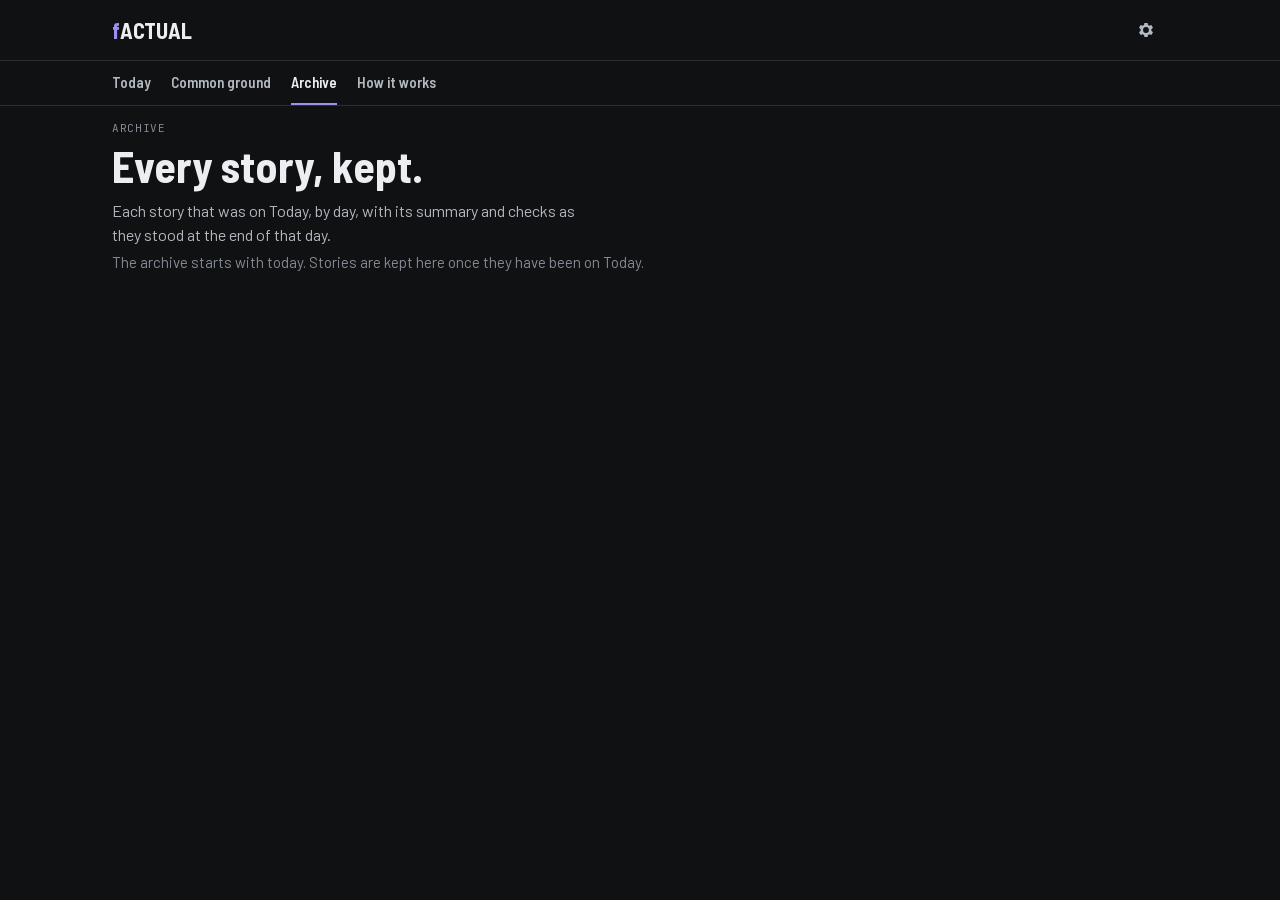
==== commit 41ab85b5: "Common ground, How it works, site nav, and theme settings - Nav on every page: Today, Common ground," ====
--- a/web/archive.html
+++ b/web/archive.html
@@ -6,7 +6,7 @@
 <title>Archive · fACTUAL</title>
 <meta name="description" content="Every story that has been on fACTUAL's Today, by day.">
 <meta name="theme-color" content="#0F1113">
-<meta name="color-scheme" content="dark">
+<meta name="color-scheme" content="dark light">
 <link rel="preload" href="fonts/barlowsc-700-v16.woff2" as="font" type="font/woff2" crossorigin>
 <link rel="preload" href="fonts/barlow-400-v13.woff2" as="font" type="font/woff2" crossorigin>
 <link rel="icon" href="favicon-v1.svg" type="image/svg+xml">
@@ -16,6 +16,7 @@
 <meta name="apple-mobile-web-app-title" content="fACTUAL">
 <meta name="application-name" content="fACTUAL">
 <meta name="msapplication-TileColor" content="#4B3A9E">
+<script>try{var t=localStorage.getItem("fx-theme");if(t==="light"||t==="auto")document.documentElement.dataset.theme=t}catch(e){}</script>
 <link rel="stylesheet" href="styles.css">
 <script src="app.js" defer></script>
 </head>
@@ -24,11 +25,22 @@
 
 <header class="masthead">
   <div class="masthead-inner">
-    <a class="wordmark" href="./" aria-label="fACTUAL, back to Today"><span class="f" aria-hidden="true">f</span><span aria-hidden="true">ACTUAL</span></a>
-    <nav class="mast-nav" aria-label="Site">
-      <a class="back" href="./">Today</a>
-    </nav>
+    <a class="wordmark" href="./" aria-label="fACTUAL, today's stories"><span class="f" aria-hidden="true">f</span><span aria-hidden="true">ACTUAL</span></a>
+    <div class="mast-right">
+    <details class="settings">
+      <summary aria-label="Settings"><svg viewBox="0 0 24 24" width="20" height="20" aria-hidden="true"><path fill="currentColor" d="M19.4 13a7.5 7.5 0 0 0 0-2l2-1.6-2-3.4-2.4 1a7.4 7.4 0 0 0-1.7-1L15 3.5h-4L10.7 6a7.4 7.4 0 0 0-1.7 1l-2.4-1-2 3.4 2 1.6a7.5 7.5 0 0 0 0 2l-2 1.6 2 3.4 2.4-1c.5.4 1.1.7 1.7 1l.3 2.5h4l.3-2.5c.6-.3 1.2-.6 1.7-1l2.4 1 2-3.4zM13 15.5A3.5 3.5 0 1 1 13 8.5a3.5 3.5 0 0 1 0 7z" transform="translate(-1 0)"/></svg></summary>
+      <form class="settings-panel">
+        <fieldset>
+          <legend>Theme</legend>
+          <label><input type="radio" name="theme" value="dark"> Dark</label>
+          <label><input type="radio" name="theme" value="light"> Light</label>
+          <label><input type="radio" name="theme" value="auto"> Match my device</label>
+        </fieldset>
+      </form>
+    </details>
+    </div>
   </div>
+  <nav class="site-nav" aria-label="Site"><div class="site-nav-inner"><a href="./">Today</a><a href="common.html">Common ground</a><a href="archive.html" aria-current="page">Archive</a><a href="how.html">How it works</a></div></nav>
 </header>
 
 <main id="main" class="page">
--- a/web/styles.css
+++ b/web/styles.css
@@ -32,6 +32,20 @@
   --ease-out: cubic-bezier(0.2, 0.7, 0.2, 1);
 }
 
+/* Light theme, by choice or matching the device (Settings). Cool white and gray, never cream. */
+:root[data-theme="light"] { color-scheme: light;
+  --bg: #F5F6F8; --surf: #FFFFFF; --surf-2: #EDEFF2; --line: #D9DCE1;
+  --ink: #111316; --ink-2: #3E444C; --ink-3: #5C636D;   /* 17.2, 9.1, 5.6:1 on bg */
+  --lav: #4B3A9E;    /* on light, the deep purple carries text and marks: 8.1:1 on bg */
+}
+@media (prefers-color-scheme: light) {
+  :root[data-theme="auto"] { color-scheme: light;
+  --bg: #F5F6F8; --surf: #FFFFFF; --surf-2: #EDEFF2; --line: #D9DCE1;
+  --ink: #111316; --ink-2: #3E444C; --ink-3: #5C636D;   /* 17.2, 9.1, 5.6:1 on bg */
+  --lav: #4B3A9E;    /* on light, the deep purple carries text and marks: 8.1:1 on bg */
+  }
+}
+
 * { box-sizing: border-box; }
 html { -webkit-text-size-adjust: 100%; overflow-x: clip; }
 body { margin: 0; overflow-x: clip; background: var(--bg); color: var(--ink); font: 400 1rem/1.5 var(--sans); }  /* never scrolls sideways */
@@ -49,7 +63,24 @@
 .masthead-inner { display: flex; align-items: center; justify-content: space-between; gap: 16px; min-height: 60px; }
 .wordmark { font: 700 1.375rem/1 var(--cond); letter-spacing: -0.01em; text-decoration: none; }
 .wordmark .f { color: var(--lav); }
-.mast-nav { display: flex; align-items: center; gap: 18px; }
+.mast-right { display: flex; align-items: center; gap: 10px; }
+.site-nav { border-top: 1px solid var(--line); }
+.site-nav-inner { max-width: 1120px; margin: 0 auto; padding: 0 var(--gutter); display: flex; gap: 20px; overflow-x: auto; scrollbar-width: none; }
+.site-nav-inner::-webkit-scrollbar { display: none; }
+.site-nav a { display: inline-flex; align-items: center; min-height: 44px; white-space: nowrap; font: 600 0.9375rem/1 var(--cond); color: var(--ink-2); text-decoration: none; border-bottom: 2px solid transparent; }
+.site-nav a:hover { color: var(--ink); }
+.site-nav a[aria-current="page"] { color: var(--ink); border-bottom-color: var(--lav); }
+
+/* Settings: a small panel under a gear button */
+.settings { position: relative; }
+.settings > summary { display: grid; place-items: center; width: 44px; height: 44px; border-radius: 8px; color: var(--ink-2); }
+.settings > summary::after, .settings[open] > summary::after { content: none; }
+.settings > summary:hover, .settings[open] > summary { background: var(--surf); color: var(--ink); }
+.settings-panel { position: absolute; right: 0; top: calc(100% + 6px); z-index: 3; min-width: 220px; padding: 12px 14px; background: var(--surf); border: 1px solid var(--line); border-radius: 10px; box-shadow: 0 12px 32px -12px rgba(0, 0, 0, 0.5); }
+.settings-panel fieldset { margin: 0; padding: 0; border: 0; display: grid; gap: 2px; }
+.settings-panel legend { margin-bottom: 6px; font: 700 0.8125rem/1.2 var(--cond); letter-spacing: 0.08em; text-transform: uppercase; color: var(--ink-3); }
+.settings-panel label { display: flex; align-items: center; gap: 10px; min-height: 40px; font: 500 0.9375rem/1.2 var(--sans); cursor: pointer; }
+.settings-panel input { width: 18px; height: 18px; accent-color: var(--lav); margin: 0; }
 .scanline { display: flex; align-items: center; gap: 7px; margin: 0; white-space: nowrap; font: 400 0.6875rem/1.3 var(--mono); letter-spacing: 0.04em; text-transform: uppercase; color: var(--ink-2); }
 .scanline::before { content: ""; width: 7px; height: 7px; border-radius: 50%; background: var(--lav); flex: none; }
 .back, .nav-link { display: inline-flex; align-items: center; min-height: 44px; font: 600 0.9375rem/1 var(--cond); text-decoration: none; }
@@ -163,7 +194,7 @@
 
 /* Verdict chips: glyph + word, never color alone */
 .chip { display: inline-flex; align-items: center; gap: 5px; justify-self: start; padding: 2px 8px; border-radius: 5px; font: 700 0.75rem/1.4 var(--cond); letter-spacing: 0.04em; text-transform: uppercase; white-space: nowrap; }
-.chip-hold { background: var(--hi); color: var(--bg); }
+.chip-hold { background: var(--hi); color: #111316; }  /* dark ink on yellow in both themes: 14.5:1 */
 .chip-ctx { border: 1.5px dashed var(--ink-2); color: var(--ink); padding: 0.5px 6.5px; }
 .chip-no { background: var(--verm); color: #fff; }
 .chip-unk { border: 1.5px solid var(--ink-3); color: var(--ink); padding: 0.5px 6.5px; }
@@ -241,8 +272,27 @@
 .disclosure { margin: 16px 0 0; font: 400 0.6875rem/1.6 var(--mono); color: var(--ink-3); }
 .disclosure a { color: var(--lav); text-decoration: underline; }  /* in a line of text: never color alone */
 
+/* ---------- Common ground ---------- */
+.cg-lede { margin: 0 0 14px; max-width: 60ch; font: 400 1.0625rem/1.5 var(--sans); color: var(--ink-2); }
+.agree-list { list-style: none; margin: 0; padding: 0; display: grid; gap: 10px; }
+.agree { padding: 12px 14px; background: var(--surf); border-radius: 10px; }
+.agree-policy { margin: 0 0 8px; font: 600 1.0625rem/1.3 var(--cond); }
+.agree-row { display: grid; grid-template-columns: 88px 1fr 42px; gap: 10px; align-items: center; min-height: 22px; }
+.agree-who { font: 500 0.8125rem/1 var(--cond); color: var(--ink-3); }
+.agree-bar { position: relative; height: 6px; border-radius: 3px; background: var(--line); overflow: hidden; }
+.agree-fill { position: absolute; inset: 0 auto 0 0; border-radius: 3px; background: var(--lav); }
+.agree-v { font: 700 0.8125rem/1 var(--mono); text-align: right; }
+.cg-source { margin: 12px 0 0; max-width: 72ch; font: 400 0.75rem/1.55 var(--mono); color: var(--ink-3); }
+.cg-source a { color: var(--lav); }
+.misread-list { list-style: none; margin: 0; padding: 0; counter-reset: m; }
+.misread { position: relative; padding: 14px 0 16px 34px; border-top: 1px solid var(--line); counter-increment: m; }
+.misread::before { content: counter(m, decimal-leading-zero); position: absolute; left: 0; top: 17px; font: 700 0.8125rem/1 var(--mono); color: var(--lav); }
+.misread-finding { margin: 0 0 6px; font: 600 1.1875rem/1.25 var(--cond); }
+.misread-detail { margin: 0; max-width: 64ch; font: 400 1rem/1.5 var(--sans); color: var(--ink-2); }
+.feeds-side { margin: 14px 0 2px; font: 700 0.8125rem/1.2 var(--cond); letter-spacing: 0.08em; text-transform: uppercase; color: var(--ink-3); }
+
 /* ---------- Method (About) ---------- */
-.about { margin-top: 56px; padding-top: 20px; border-top: 1px solid var(--line); }
+.about { margin-top: 24px; }
 .about h2 { margin: 0 0 8px; font: 700 1.5rem/1.2 var(--cond); }
 .about h3 { margin: 20px 0 4px; font: 700 0.8125rem/1.3 var(--cond); letter-spacing: 0.08em; text-transform: uppercase; color: var(--lav); }
 .about p { margin: 0; max-width: 64ch; font-size: 0.9375rem; line-height: 1.55; color: var(--ink-2); }
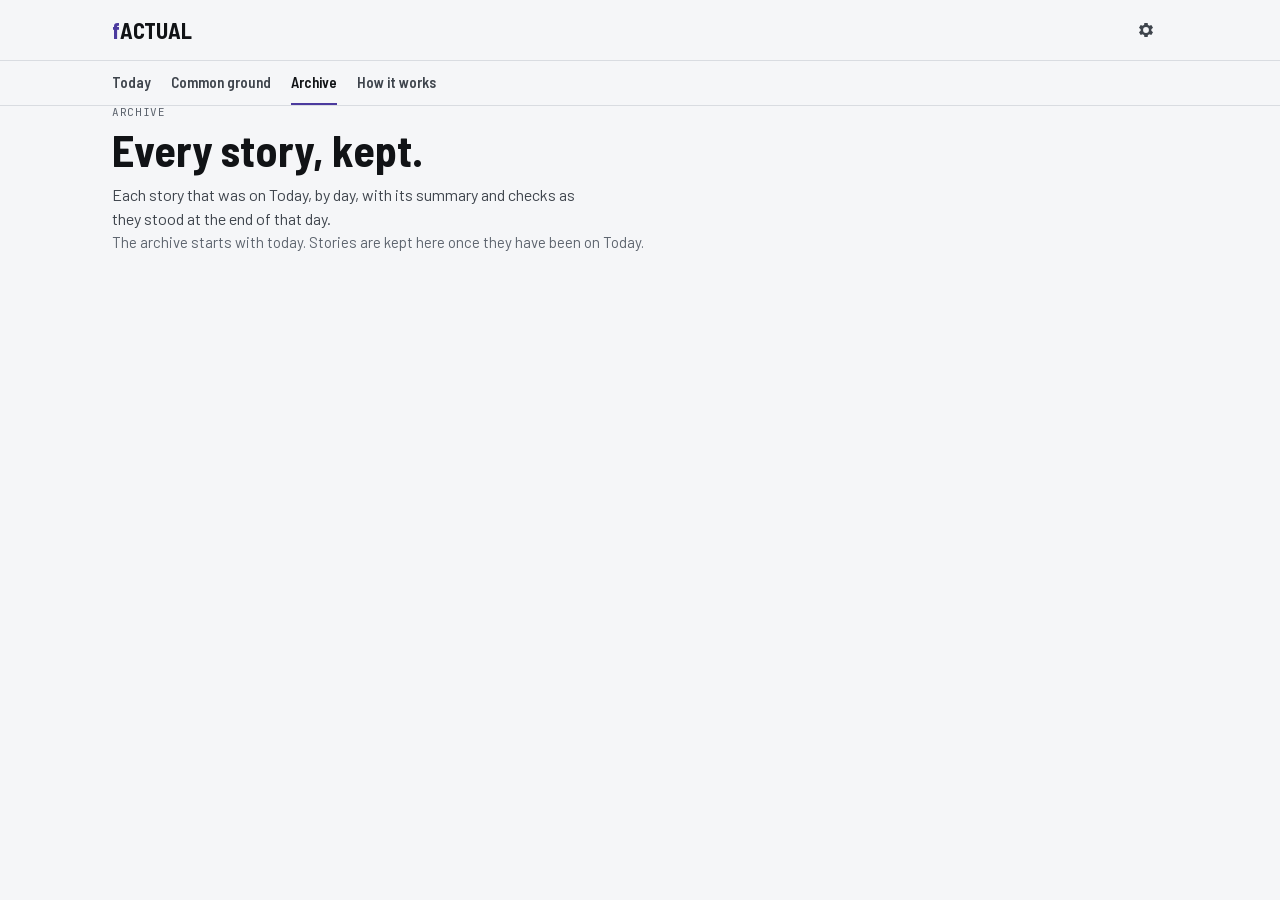
==== commit 3ef7e899: "Theme: match the device by default; the browser bar follows the theme in use A saved choice (Dark, L" ====
--- a/web/archive.html
+++ b/web/archive.html
@@ -2,21 +2,27 @@
 <html lang="en">
 <head>
 <meta charset="utf-8">
-<meta name="viewport" content="width=device-width, initial-scale=1">
+<meta name="viewport" content="width=device-width, initial-scale=1, viewport-fit=cover">
 <title>Archive · fACTUAL</title>
 <meta name="description" content="Every story that has been on fACTUAL's Today, by day.">
+<meta property="og:type" content="website"><meta property="og:site_name" content="fACTUAL">
+<meta property="og:title" content="Archive · fACTUAL"><meta property="og:description" content="Every story that has been on fACTUAL's Today, by day.">
+<meta property="og:url" content="https://hestonmiles.com/factual/archive.html"><meta property="og:image" content="https://hestonmiles.com/factual/og-card-v1.png">
+<meta property="og:image:width" content="1200"><meta property="og:image:height" content="630"><meta name="twitter:card" content="summary_large_image">
 <meta name="theme-color" content="#0F1113">
 <meta name="color-scheme" content="dark light">
 <link rel="preload" href="fonts/barlowsc-700-v16.woff2" as="font" type="font/woff2" crossorigin>
 <link rel="preload" href="fonts/barlow-400-v13.woff2" as="font" type="font/woff2" crossorigin>
-<link rel="icon" href="favicon-v1.svg" type="image/svg+xml">
-<link rel="icon" href="favicon-32-v1.png" sizes="32x32" type="image/png">
-<link rel="apple-touch-icon" href="apple-touch-icon-v1.png">
+<link rel="icon" href="favicon-v2.svg" type="image/svg+xml">
+<link rel="icon" href="favicon-32-v2.png" sizes="32x32" type="image/png">
+<link rel="apple-touch-icon" href="apple-touch-icon-v2.png">
 <link rel="manifest" href="site.webmanifest">
 <meta name="apple-mobile-web-app-title" content="fACTUAL">
 <meta name="application-name" content="fACTUAL">
-<meta name="msapplication-TileColor" content="#4B3A9E">
-<script>try{var t=localStorage.getItem("fx-theme");if(t==="light"||t==="auto")document.documentElement.dataset.theme=t}catch(e){}</script>
+<meta name="msapplication-TileColor" content="#0F1113">
+<script>/* Theme: the reader's choice, else match the device. The browser bar follows the theme. */var t="auto";try{t=localStorage.getItem("fx-theme")||"auto"}catch(e){}if(t!=="dark")document.documentElement.dataset.theme=t;var m=document.querySelector('meta[name="theme-color"]');if(m)m.content=(t==="light"||(t==="auto"&&window.matchMedia&&matchMedia("(prefers-color-scheme: light)").matches))?"#F5F6F8":"#0F1113";
+/* Opened from the home screen: an app, with a bottom tab bar (?app previews it in a browser). */
+if((window.matchMedia&&matchMedia("(display-mode: standalone)").matches)||navigator.standalone||/[?&]app\b/.test(location.search))document.documentElement.classList.add("app")</script>
 <link rel="stylesheet" href="styles.css">
 <script src="app.js" defer></script>
 </head>
@@ -42,6 +48,7 @@
   </div>
   <nav class="site-nav" aria-label="Site"><div class="site-nav-inner"><a href="./">Today</a><a href="common.html">Common ground</a><a href="archive.html" aria-current="page">Archive</a><a href="how.html">How it works</a></div></nav>
 </header>
+<nav class="tab-bar" aria-label="Sections"><a href="./"><svg viewBox="0 0 24 24" width="24" height="24" aria-hidden="true"><path d="M4 5h16M4 10h16M4 15h10M4 20h7" fill="none" stroke="currentColor" stroke-width="2" stroke-linecap="round"/></svg><span>Today</span></a><a href="common.html"><svg viewBox="0 0 24 24" width="24" height="24" aria-hidden="true"><circle cx="9" cy="12" r="6" fill="none" stroke="currentColor" stroke-width="2"/><circle cx="15" cy="12" r="6" fill="none" stroke="currentColor" stroke-width="2"/></svg><span>Common ground</span></a><a href="archive.html" aria-current="page"><svg viewBox="0 0 24 24" width="24" height="24" aria-hidden="true"><rect x="3" y="4" width="18" height="5" rx="1.5" fill="none" stroke="currentColor" stroke-width="2"/><path d="M5 9v9a2 2 0 0 0 2 2h10a2 2 0 0 0 2-2V9M10 13h4" fill="none" stroke="currentColor" stroke-width="2" stroke-linecap="round"/></svg><span>Archive</span></a><a href="how.html"><svg viewBox="0 0 24 24" width="24" height="24" aria-hidden="true"><circle cx="12" cy="12" r="9" fill="none" stroke="currentColor" stroke-width="2"/><path d="M12 11v6" stroke="currentColor" stroke-width="2" stroke-linecap="round"/><circle cx="12" cy="7.5" r="1.3" fill="currentColor"/></svg><span>How it works</span></a></nav>
 
 <main id="main" class="page">
   <section class="intro" aria-labelledby="arch-title">
--- a/web/styles.css
+++ b/web/styles.css
@@ -47,8 +47,8 @@
 }
 
 * { box-sizing: border-box; }
-html { -webkit-text-size-adjust: 100%; overflow-x: clip; }
-body { margin: 0; overflow-x: clip; background: var(--bg); color: var(--ink); font: 400 1rem/1.5 var(--sans); }  /* never scrolls sideways */
+html { -webkit-text-size-adjust: 100%; overflow-x: clip; overscroll-behavior-y: none; }  /* no rubber-band past the end: the tab bar stays put on iPhone */
+body { margin: 0; overflow-x: clip; overscroll-behavior-y: none; background: var(--bg); color: var(--ink); font: 400 1rem/1.5 var(--sans); }  /* never scrolls sideways */
 a { color: inherit; text-decoration-thickness: 1px; text-underline-offset: 3px; }
 a:hover { text-decoration-thickness: 2px; }
 :focus-visible { outline: 2px solid var(--lav); outline-offset: 3px; border-radius: 6px; }
@@ -71,6 +71,25 @@
 .site-nav a:hover { color: var(--ink); }
 .site-nav a[aria-current="page"] { color: var(--ink); border-bottom-color: var(--lav); }
 
+/* Phones and the home-screen app: one nav, a bottom tab bar, in place of the top nav row.
+   Focused items scroll clear of it (WCAG 2.4.11). */
+.tab-bar { display: none; position: fixed; left: 0; right: 0; bottom: 0; z-index: 5; padding: 6px max(6px, env(safe-area-inset-right)) calc(6px + env(safe-area-inset-bottom)) max(6px, env(safe-area-inset-left));
+  background: var(--surf); border-top: 1px solid var(--line); }
+html.app .site-nav { display: none; }
+html.app { scroll-padding-bottom: calc(84px + env(safe-area-inset-bottom)); }
+html.app body { padding-bottom: calc(66px + env(safe-area-inset-bottom)); }
+html.app .tab-bar { display: flex; }
+@media (max-width: 719px) {
+  .site-nav { display: none; }
+  html { scroll-padding-bottom: calc(84px + env(safe-area-inset-bottom)); }
+  body { padding-bottom: calc(66px + env(safe-area-inset-bottom)); }
+  .tab-bar { display: flex; }
+}
+.tab-bar a { flex: 1; display: flex; flex-direction: column; align-items: center; justify-content: center; gap: 3px; min-height: 52px;
+  font: 600 0.71875rem/1 var(--cond); color: var(--ink-3); text-decoration: none; border-radius: 8px; }
+.tab-bar a:hover { color: var(--ink); }
+.tab-bar a[aria-current="page"] { color: var(--lav); }
+
 /* Settings: a small panel under a gear button */
 .settings { position: relative; }
 .settings > summary { display: grid; place-items: center; width: 44px; height: 44px; border-radius: 8px; color: var(--ink-2); }
@@ -81,6 +100,23 @@
 .settings-panel legend { margin-bottom: 6px; font: 700 0.8125rem/1.2 var(--cond); letter-spacing: 0.08em; text-transform: uppercase; color: var(--ink-3); }
 .settings-panel label { display: flex; align-items: center; gap: 10px; min-height: 40px; font: 500 0.9375rem/1.2 var(--sans); cursor: pointer; }
 .settings-panel input { width: 18px; height: 18px; accent-color: var(--lav); margin: 0; }
+.settings-panel { width: min(340px, calc(100vw - 32px)); max-height: calc(100vh - 90px); overflow-y: auto; box-sizing: border-box; }
+.settings-topics { margin-top: 12px !important; padding-top: 12px !important; border-top: 1px solid var(--line) !important; grid-template-columns: 1fr 1fr; column-gap: 12px; }
+.settings-topics legend { float: left; width: 100%; grid-column: 1 / -1; }
+.settings-topics label { min-height: 40px; font-size: 0.875rem; line-height: 1.2; }
+
+/* First visit: choose topics. Same chip shape as the section nav, a checkbox inside each. */
+.picker { margin: 0 0 16px; padding: 16px; background: var(--surf); border: 1px solid var(--line); border-radius: 12px; }
+.picker-title { margin: 0; font: 700 1.375rem/1.2 var(--cond); }
+.picker-sub { margin: 4px 0 12px; font-size: 0.875rem; color: var(--ink-2); }
+.picker-grid { display: flex; flex-wrap: wrap; gap: 8px; }
+.pick { display: inline-flex; align-items: center; gap: 8px; min-height: 44px; box-sizing: border-box; padding: 0 12px; border: 1px solid var(--line); border-radius: 8px; font: 600 0.9375rem/1 var(--cond); color: var(--ink-2); cursor: pointer; transition: background-color 120ms ease-out, border-color 120ms ease-out, color 120ms ease-out; }
+.pick input { width: 18px; height: 18px; margin: 0; accent-color: var(--lav); }
+.pick:has(input:checked) { border-color: var(--lav); color: var(--ink); background: var(--surf-2); }
+.pick:has(input:focus-visible) { outline: 2px solid var(--lav); outline-offset: 2px; }
+.picker-done { margin-top: 14px; min-height: 44px; padding: 0 18px; border: 0; border-radius: 8px; background: var(--brand); color: #fff; font: 700 0.9375rem/1 var(--cond); letter-spacing: 0.02em; cursor: pointer; }
+.picker-done:hover { filter: brightness(1.15); }
+.picker-done:disabled { opacity: 0.4; cursor: not-allowed; filter: none; }
 .scanline { display: flex; align-items: center; gap: 7px; margin: 0; white-space: nowrap; font: 400 0.6875rem/1.3 var(--mono); letter-spacing: 0.04em; text-transform: uppercase; color: var(--ink-2); }
 .scanline::before { content: ""; width: 7px; height: 7px; border-radius: 50%; background: var(--lav); flex: none; }
 .back, .nav-link { display: inline-flex; align-items: center; min-height: 44px; font: 600 0.9375rem/1 var(--cond); text-decoration: none; }
@@ -89,14 +125,25 @@
 .page { padding-bottom: 80px; }
 
 /* ---------- Today ---------- */
-.intro { padding: 16px 0 4px; }
-.topic-nav { display: flex; flex-wrap: wrap; gap: 6px; }
-.topic-chip { display: inline-flex; align-items: center; gap: 7px; min-height: 44px; padding: 0 12px; border-radius: 8px; background: var(--surf);
-  color: var(--ink-2); font: 600 0.9375rem/1 var(--cond); text-decoration: none; transition: background 150ms ease-out, color 150ms ease-out; }
-.topic-chip:hover { background: var(--brand); color: #fff; }
-.topic-chip:hover .topic-count { color: #fff; }
-.topic-count { font: 400 0.75rem/1 var(--mono); color: var(--ink-3); }
-.topic-section { margin-top: 32px; scroll-margin-top: 12px; }
+.intro { padding: 0; }
+/* The section strip: one line, pinned while reading, sideways on a phone. The underline marks the section
+   in view. A soft edge says there is more to swipe to. */
+.topic-nav { position: sticky; top: 0; z-index: 4; display: flex; align-items: stretch; gap: 22px; margin: 0 calc(-1 * var(--gutter)); padding: 0 var(--gutter);
+  background: var(--bg); border-bottom: 1px solid var(--line); overflow-x: auto; scrollbar-width: none; overscroll-behavior-x: contain; }
+.topic-nav::-webkit-scrollbar { display: none; }
+.topic-nav.more-right { -webkit-mask-image: linear-gradient(to right, #000 calc(100% - 36px), transparent); mask-image: linear-gradient(to right, #000 calc(100% - 36px), transparent); }
+.topic-nav.more-left.more-right { -webkit-mask-image: linear-gradient(to right, transparent, #000 28px, #000 calc(100% - 36px), transparent); mask-image: linear-gradient(to right, transparent, #000 28px, #000 calc(100% - 36px), transparent); }
+.topic-nav.more-left:not(.more-right) { -webkit-mask-image: linear-gradient(to right, transparent, #000 28px); mask-image: linear-gradient(to right, transparent, #000 28px); }
+.strip-link { flex: none; display: inline-flex; align-items: baseline; gap: 5px; padding: 14px 0 12px; border-bottom: 2px solid transparent; white-space: nowrap;
+  font: 600 1rem/1.1 var(--cond); color: var(--ink-2); text-decoration: none; transition: color 120ms ease-out, border-color 120ms ease-out; }
+.strip-link:hover { color: var(--ink); }
+.strip-link[aria-current] { color: var(--ink); border-bottom-color: var(--lav); }
+.strip-link.is-empty { color: var(--ink-3); }
+.strip-n { font: 400 0.6875rem/1 var(--mono); color: var(--ink-3); }
+.strip-edit { flex: none; display: inline-flex; align-items: center; gap: 6px; margin-left: auto; padding: 0 2px; border: 0; background: none; white-space: nowrap;
+  font: 600 0.875rem/1 var(--cond); color: var(--ink-3); cursor: pointer; }
+.strip-edit:hover { color: var(--ink); }
+.topic-section { margin-top: 32px; scroll-margin-top: 60px; }  /* clear of the pinned strip */
 .topic-section:first-child { margin-top: 16px; }
 .topic-head { display: flex; align-items: baseline; justify-content: space-between; gap: 12px; padding-bottom: 10px; margin-bottom: 14px; border-bottom: 1px solid var(--line); }
 .topic-name { margin: 0; font: 700 1.375rem/1.1 var(--cond); }
@@ -115,15 +162,33 @@
 .gist { margin: 0; font: 400 0.96875rem/1.45 var(--sans); color: var(--ink-2); max-width: 64ch; }
 
 /* The numbers that lead: outlets, agreed, splits, loaded words. */
+.story-when { margin: 0 0 6px; font: 500 0.75rem/1.2 var(--mono); letter-spacing: 0.02em; color: var(--ink-3); }
 .metrics { list-style: none; display: flex; flex-wrap: wrap; gap: 4px 14px; margin: 0; padding: 0; }
 .metrics li { display: inline-flex; align-items: baseline; gap: 4px; }
 .m-n { font: 700 0.8125rem/1 var(--mono); color: var(--ink); }
 .m-l { font: 500 0.8125rem/1 var(--cond); color: var(--ink-3); }
 .metrics .is-agreed .m-n { color: var(--lav); }
 .metrics-tiles { display: grid; grid-template-columns: repeat(4, 1fr); gap: 8px; margin: 16px 0 0; }
+/* Missing context: what the claim leaves out, one plain line under it. */
+.left-out { margin: 6px 0 0; font: 400 0.875rem/1.45 var(--sans); color: var(--ink-2); }
+.left-out-k { font-weight: 600; color: var(--ink); }
 .metrics-tiles li { display: flex; flex-direction: column; align-items: flex-start; gap: 4px; padding: 10px; background: var(--surf); border-radius: 8px; }
 .metrics-tiles .m-n { font-size: 1.25rem; }
 .metrics-tiles .m-l { font-size: 0.75rem; }
+/* A tile with a section to go to is a link: the whole tile. */
+.metrics-tiles li.is-link { padding: 0; background: none; }
+.tile-link { position: relative; display: flex; flex-direction: column; align-items: flex-start; gap: 4px; width: 100%; box-sizing: border-box; padding: 10px; background: var(--surf); border-radius: 8px; color: inherit; text-decoration: none; transition: background-color 120ms ease-out; }
+.tile-link:hover { background: var(--surf-2); }
+.block[id] { scroll-margin-top: 16px; }
+@media (prefers-reduced-motion: no-preference) { html { scroll-behavior: smooth; } }
+
+/* Back to top: bottom right, clear of the tab bar where there is one. */
+.to-top { position: fixed; right: max(16px, env(safe-area-inset-right)); bottom: calc(16px + env(safe-area-inset-bottom)); z-index: 6; display: grid; place-items: center; width: 48px; height: 48px; padding: 0; border: 1px solid var(--line); border-radius: 50%; background: var(--surf-2); color: var(--ink); cursor: pointer; box-shadow: 0 4px 14px rgba(0, 0, 0, 0.28);
+  opacity: 0; visibility: hidden; transform: translateY(8px); transition: opacity 180ms ease-out, transform 180ms ease-out, visibility 0s linear 180ms; }
+.to-top.is-on { opacity: 1; visibility: visible; transform: none; transition: opacity 180ms ease-out, transform 180ms ease-out, visibility 0s; }
+.to-top:hover { color: var(--lav); border-color: var(--lav); }
+html.app .to-top { bottom: calc(66px + 12px + env(safe-area-inset-bottom)); }
+@media (max-width: 719px) { .to-top { bottom: calc(66px + 12px + env(safe-area-inset-bottom)); } }
 
 /* ---------- Photos: freely licensed, always credited ---------- */
 figure { margin: 0; }
@@ -142,6 +207,25 @@
 /* ---------- Story page ---------- */
 .story-page > * { max-width: 720px; }
 .story-head { padding: 22px 0 0; }
+.story-tools { display: flex; align-items: center; justify-content: space-between; gap: 12px; margin: -8px 0 4px; }
+.share-btn { display: inline-flex; align-items: center; gap: 7px; min-height: 44px; padding: 0 12px; border: 1px solid var(--line); border-radius: 8px; background: transparent; color: var(--ink-2); font: 600 0.9375rem/1 var(--cond); cursor: pointer; transition: background-color 120ms ease-out, color 120ms ease-out, border-color 120ms ease-out; }
+.share-btn:hover { background: var(--surf); color: var(--ink); }
+.share-btn.is-done { color: var(--lav); border-color: var(--lav); }
+/* In the header: icon only, like the gear. "Link copied" still shows beside it, and is read out. */
+.share-top { width: 44px; justify-content: center; padding: 0; border: 0; position: relative; color: var(--ink-2); }
+.share-top:hover { background: var(--surf); color: var(--ink); }
+.share-top.is-done { border: 0; }
+.share-top .share-label { position: absolute; width: 1px; height: 1px; overflow: hidden; clip: rect(0 0 0 0); white-space: nowrap; }
+.share-top.is-done .share-label { position: absolute; right: calc(100% + 4px); top: 50%; transform: translateY(-50%); width: auto; height: auto; overflow: visible; clip: auto; padding: 4px 8px; border-radius: 6px; background: var(--surf-2); color: var(--lav); font-size: 0.8125rem; }
+.mast-right { gap: 4px; }
+/* End of the story: a quiet action in the back link's voice, aligned with the text. */
+.share-end { margin: 24px 0 0; }
+.share-end .share-btn { padding: 0 8px 0 0; border: 0; background: none; color: var(--lav); font-size: 0.9375rem; }
+.share-end .share-btn:hover { background: none; color: var(--ink); }
+.share-end .share-btn.is-done { color: var(--lav); }
+.back-link { display: inline-flex; align-items: center; gap: 6px; min-height: 44px; padding-right: 8px; font: 600 0.9375rem/1 var(--cond); color: var(--lav); text-decoration: none; }
+.back-link:hover .back-arrow { transform: translateX(-3px); }
+.back-arrow { display: inline-block; transition: transform 120ms ease-out; }
 .kicker { margin: 0 0 8px; font: 400 0.6875rem/1.2 var(--mono); letter-spacing: 0.06em; text-transform: uppercase; color: var(--ink-3); }
 .story-title { margin: 0; font: 700 clamp(1.875rem, 6vw, 2.75rem)/1.06 var(--cond); }
 .byline { margin: 8px 0 0; font: 400 0.6875rem/1.4 var(--mono); letter-spacing: 0.04em; text-transform: uppercase; color: var(--ink-3); }
@@ -162,22 +246,41 @@
 .diff-point { margin: 0 0 10px; font: 600 1.125rem/1.25 var(--cond); }
 .diff-split { margin: 0 0 10px; font-size: 0.875rem; line-height: 1.45; color: var(--ink-2); }
 .sides { display: grid; gap: 8px; }
-@media (min-width: 360px) { .sides { grid-template-columns: 1fr 1fr; } }
+/* Side by side only where each side gets a readable measure; on a phone they stack. */
+@media (min-width: 640px) { .sides { grid-template-columns: 1fr 1fr; } }
 .side { display: flex; flex-direction: column; gap: 8px; padding: 12px; background: var(--surf); border-radius: 10px; }
 .side, .side > * { min-width: 0; }
 /* Which side is talking can't be missed: a solid label. Text, never color. */
 .side-tag { align-self: flex-start; margin: 0; padding: 2px 8px; border-radius: 5px; background: var(--brand); color: #fff; font: 700 0.75rem/1.5 var(--cond); letter-spacing: 0.04em; text-transform: uppercase; }
 .side-says { margin: 0; font: 400 0.96875rem/1.45 var(--sans); color: var(--ink-2); }
 .side-says strong { font-weight: 600; color: var(--ink); }
-.side-outlets { margin: auto 0 0; font: 400 0.65625rem/1.45 var(--mono); color: var(--ink-3); }
+.side > .check, .side > .side-pending { margin-top: auto; }
+.chip-wait { background: var(--surf-2); color: var(--ink-2); }
+.check-pending { border-top: 1px solid var(--line); padding-top: 10px; display: grid; gap: 6px; }
+.side-outlets a { color: inherit; text-decoration: underline; text-decoration-color: var(--line); text-underline-offset: 2px; }
+.side-outlets a:hover { color: var(--ink); text-decoration-color: currentColor; }
+.side-outlets { margin: 0; font: 400 0.65625rem/1.45 var(--mono); color: var(--ink-3); }
 .side-pending { margin: 0; font-size: 0.8125rem; color: var(--ink-3); }
 
 /* Checks */
 .check-row { border-top: 1px solid var(--line); }
-.check-row > summary { display: grid; grid-template-columns: auto minmax(0, 1fr) auto; gap: 10px; align-items: baseline; padding: 10px 0 4px; min-height: 44px; }
-.check-row > summary::after { align-self: center; }
+.check-row > summary { display: grid; grid-template-columns: auto minmax(0, 1fr) auto; gap: 10px; align-items: baseline; margin: 6px -8px 0; padding: 8px; min-height: 44px; box-sizing: border-box;
+  border-radius: 8px; cursor: pointer; transition: background-color 120ms ease-out; }
+.check-row > summary:hover { background: var(--surf-2); }
+.check-row > summary:active { background: var(--line); }
+.check-row > summary::after, .check-row[open] > summary::after { content: none; }
+.check-row > summary .chip { align-self: center; }
+.check-why { grid-column: 3; align-self: center; display: inline-flex; align-items: center; gap: 2px; font: 600 0.875rem/1 var(--cond); color: var(--lav); white-space: nowrap; }
+.check-why svg { transition: transform 150ms ease-out; }
+.check-row[open] .check-why svg { transform: rotate(90deg); }
 .check-claim { font: 400 0.875rem/1.4 var(--sans); color: var(--ink); overflow-wrap: anywhere; }
 .diff > .check-row { margin-top: 10px; }
+/* Inside a half-width side panel there is no room beside the chip: the chip and the open marker share the
+   first row, the claim takes the full width below (a long chip had squeezed it to one letter a line). */
+.side .check-row > summary { grid-template-columns: minmax(0, 1fr) auto; row-gap: 6px; }
+.side .check-row > summary .chip { grid-row: 1; grid-column: 1; justify-self: start; }
+.side .check-row > summary .check-why { grid-row: 1; grid-column: 2; }
+.side .check-row > summary .check-claim { grid-row: 2; grid-column: 1 / -1; }
 .check-body { padding: 4px 0 10px; }
 .why { margin: 0 0 8px; font-size: 0.875rem; line-height: 1.5; color: var(--ink-2); }
 .finding { margin: 0; font: 400 0.9375rem/1.5 var(--sans); }
@@ -204,11 +307,16 @@
 .loaded-item { padding: 10px 0; border-top: 1px solid var(--line); }
 .loaded-item:first-child { border-top: 0; padding-top: 2px; }
 .loaded-line { margin: 0; font: 500 1rem/1.4 var(--sans); }
-.loaded-side { display: inline-block; min-width: 26px; margin-right: 8px; padding: 0 5px; border: 1px solid var(--line); border-radius: 4px; text-align: center; font: 700 0.6875rem/1.6 var(--mono); color: var(--ink-2); }
+.loaded-tag { display: inline-block; margin-right: 8px; vertical-align: 0.1em; }  /* the split panels' side tag, inline */
 .loaded-term { color: var(--ink); text-decoration-thickness: 1.5px; }
 .loaded-arrow { color: var(--ink-3); }
 .loaded-neutral { color: var(--lav); }
 .loaded-why { margin: 4px 0 0; font-size: 0.8125rem; line-height: 1.45; color: var(--ink-3); }
+.loaded-quote { margin: 8px 0 0; padding: 2px 0 2px 12px; border-left: 2px solid var(--line); }
+.loaded-quote p { margin: 0; font: 400 0.9375rem/1.5 var(--sans); color: var(--ink-2); overflow-wrap: anywhere; }
+.loaded-quote mark { background: none; color: var(--ink); font-weight: 600; text-decoration: underline; text-decoration-color: var(--ink-3); text-underline-offset: 3px; }
+.loaded-quote .loaded-by { margin-top: 2px; font: 400 0.75rem/1.5 var(--mono); }
+.loaded-by a { color: var(--lav); }
 
 /* Who covered it */
 .spectrum { margin: 6px 0 0; }
@@ -222,7 +330,9 @@
 .dot.fill { fill: var(--lav); stroke: var(--lav); }
 .dot.hollow { fill: var(--bg); stroke: var(--lav); stroke-width: 2; }
 .dot.ghost { fill: var(--bg); stroke: var(--ink-3); stroke-width: 1.5; }  /* 5.5:1 ring: WCAG 1.4.11 */
-.dotg { cursor: default; }
+.dotg { cursor: pointer; }
+.dotg .ring { fill: none; stroke: var(--ink); stroke-width: 2; opacity: 0; }
+.dotg.is-picked .ring { opacity: 1; }
 .dotg:hover .dot.ghost { fill: var(--ink-3); }
 .chart-tip { position: absolute; top: -8px; transform: translateY(-100%); display: none; gap: 2px; flex-direction: column;
   padding: 7px 9px; background: var(--ink); color: var(--bg); border-radius: 7px; font-size: 0.8125rem; line-height: 1.35;
@@ -284,6 +394,30 @@
 .agree-v { font: 700 0.8125rem/1 var(--mono); text-align: right; }
 .cg-source { margin: 12px 0 0; max-width: 72ch; font: 400 0.75rem/1.55 var(--mono); color: var(--ink-3); }
 .cg-source a { color: var(--lav); }
+.agree-cite { margin: 8px 0 0; font: 400 0.6875rem/1.5 var(--mono); color: var(--ink-3); }
+.agree-cite a { color: var(--lav); }
+/* Perception gap: a guess (ring) and the real figure (dot) on one 0 to 100 track. Numbers are printed under it. */
+.gap-heads { display: grid; gap: 8px; margin: 0 0 14px; }
+@media (min-width: 640px) { .gap-heads { grid-template-columns: 1fr 1fr; } }
+.gap-head { display: flex; align-items: flex-start; gap: 6px; padding: 12px 14px; background: var(--surf); border-radius: 10px; }
+.gap-head-n { margin-top: -0.07em; font: 700 2.25rem/1 var(--cond); font-variant-numeric: tabular-nums; color: var(--lav); }  /* cap top level with the label's first line */
+.gap-head-l { font: 500 0.875rem/1.35 var(--cond); color: var(--ink-2); }
+.gap-key { display: flex; flex-wrap: wrap; align-items: center; gap: 6px 8px; margin: 0 0 4px; font: 500 0.8125rem/1.3 var(--cond); color: var(--ink-2); }
+.gap-key-guess, .gap-key-actual { display: inline-block; width: 12px; height: 12px; border-radius: 50%; }
+.gap-key-guess { border: 2px solid var(--ink-2); }
+.gap-key-actual { margin-left: 8px; background: var(--lav); }
+.gap-title { margin: 18px 0 8px; font: 600 1.0625rem/1.3 var(--cond); }
+.gap-list { list-style: none; margin: 0; padding: 0; display: grid; gap: 8px; }
+.gap-row { padding: 10px 14px 10px; background: var(--surf); border-radius: 10px; }
+.gap-stmt { margin: 0; font: 500 0.9375rem/1.35 var(--sans); }
+.gap-asked { margin: 2px 0 0; font: 400 0.75rem/1.4 var(--sans); color: var(--ink-3); }
+.gap-track { position: relative; height: 16px; margin: 8px 7px 2px; }
+.gap-track::before { content: ""; position: absolute; left: 0; right: 0; top: 7px; height: 2px; border-radius: 1px; background: var(--line); }
+.gap-span { position: absolute; top: 7px; height: 2px; background: var(--ink-3); }
+.gap-guess, .gap-actual { position: absolute; top: 1px; width: 14px; height: 14px; margin-left: -7px; border-radius: 50%; box-sizing: border-box; }
+.gap-guess { border: 2px solid var(--ink-2); background: var(--surf); }
+.gap-actual { background: var(--lav); box-shadow: 0 0 0 2px var(--surf); }
+.gap-nums { margin: 2px 0 0; font: 400 0.8125rem/1.45 var(--sans); font-variant-numeric: tabular-nums; color: var(--ink-3); }
 .misread-list { list-style: none; margin: 0; padding: 0; counter-reset: m; }
 .misread { position: relative; padding: 14px 0 16px 34px; border-top: 1px solid var(--line); counter-increment: m; }
 .misread::before { content: counter(m, decimal-leading-zero); position: absolute; left: 0; top: 17px; font: 700 0.8125rem/1 var(--mono); color: var(--lav); }
@@ -339,6 +473,40 @@
 @media (max-width: 359px) { .scan-extra { display: none; } }  /* the header fits a 320 px phone */
 
 @media (prefers-reduced-motion: reduce) {
-  .photo-link img, .story, .topic-chip { transition: none; }
-  .photo-link:hover img { transform: none; }
-}
+  .photo-link img, .story, .strip-link, .to-top, .to-top.is-on, .tile-link, .pick, .back-arrow, .more-tile, .share-btn, .poll-opt, .check-row > summary, .check-why svg { transition: none; }
+  .photo-link:hover img, .to-top { transform: none; }
+}
+
+/* More stories: three text tiles at the end of a story. Text only: the photos' licences ask for a credit line. */
+.more-list { list-style: none; margin: 0; padding: 0; display: grid; gap: 8px; }
+@media (min-width: 760px) { .more-list { grid-template-columns: repeat(3, 1fr); } }
+.more-list li { display: flex; }
+.more-tile { display: flex; flex-direction: column; gap: 6px; width: 100%; padding: 14px; background: var(--surf); border-radius: 10px; color: inherit; text-decoration: none; transition: background-color 120ms ease-out; }
+.more-tile:hover { background: var(--surf-2); }
+.more-kicker { margin: 0; font: 400 0.6875rem/1.2 var(--mono); letter-spacing: 0.06em; text-transform: uppercase; color: var(--ink-3); }
+.more-title { margin: 0; font: 700 1.125rem/1.2 var(--cond); color: var(--ink); }
+.more-tile .metrics { margin-top: auto; }
+
+/* Reader polls (Your call). One question per card; after a vote, bars with the reader's own choice named. */
+.poll { padding: 14px; background: var(--surf); border-radius: 10px; }
+.poll + .poll { margin-top: 10px; }
+.poll fieldset { margin: 0; padding: 0; border: 0; min-width: 0; }
+.poll-q { margin: 0 0 10px; padding: 0; font: 600 1.0625rem/1.35 var(--sans); color: var(--ink); }
+.poll-opt { display: flex; align-items: center; gap: 10px; min-height: 44px; padding: 8px 12px; margin-top: 6px; box-sizing: border-box; border: 1px solid var(--line); border-radius: 8px; font: 400 0.9375rem/1.35 var(--sans); color: var(--ink-2); cursor: pointer; transition: border-color 120ms ease-out, background-color 120ms ease-out, color 120ms ease-out; }
+.poll-opt input { flex: none; width: 18px; height: 18px; margin: 0; accent-color: var(--lav); }
+.poll-opt:has(input:checked) { border-color: var(--lav); background: var(--surf-2); color: var(--ink); }
+.poll-opt:has(input:focus-visible) { outline: 2px solid var(--lav); outline-offset: 2px; }
+.poll fieldset:disabled .poll-opt { cursor: default; opacity: 0.6; }
+.poll-vote { margin-top: 12px; min-height: 44px; padding: 0 20px; border: 0; border-radius: 8px; background: var(--brand); color: #fff; font: 700 0.9375rem/1 var(--cond); letter-spacing: 0.02em; cursor: pointer; }
+.poll-vote:disabled { opacity: 0.4; cursor: not-allowed; }
+.poll-note { margin: 10px 0 0; font: 400 0.8125rem/1.45 var(--sans); color: var(--ink-3); }
+.poll-results:focus { outline: none; }
+.poll-bars { list-style: none; margin: 0; padding: 0; display: grid; gap: 10px; }
+.poll-bar-head { display: flex; justify-content: space-between; gap: 12px; align-items: baseline; font: 400 0.9375rem/1.35 var(--sans); color: var(--ink-2); }
+.poll-bar-pct { font: 700 0.875rem/1 var(--mono); color: var(--ink); font-variant-numeric: tabular-nums; }
+.poll-mine { font: 600 0.8125rem/1 var(--cond); color: var(--lav); }
+.is-mine .poll-bar-label { color: var(--ink); }
+.poll-track { height: 8px; margin-top: 5px; border-radius: 4px; background: var(--line); overflow: hidden; }
+.poll-fill { height: 100%; border-radius: 4px; background: var(--ink-3); }
+.is-mine .poll-fill { background: var(--lav); }
+.poll-meta { margin: 12px 0 0; font: 400 0.75rem/1.5 var(--mono); color: var(--ink-3); }
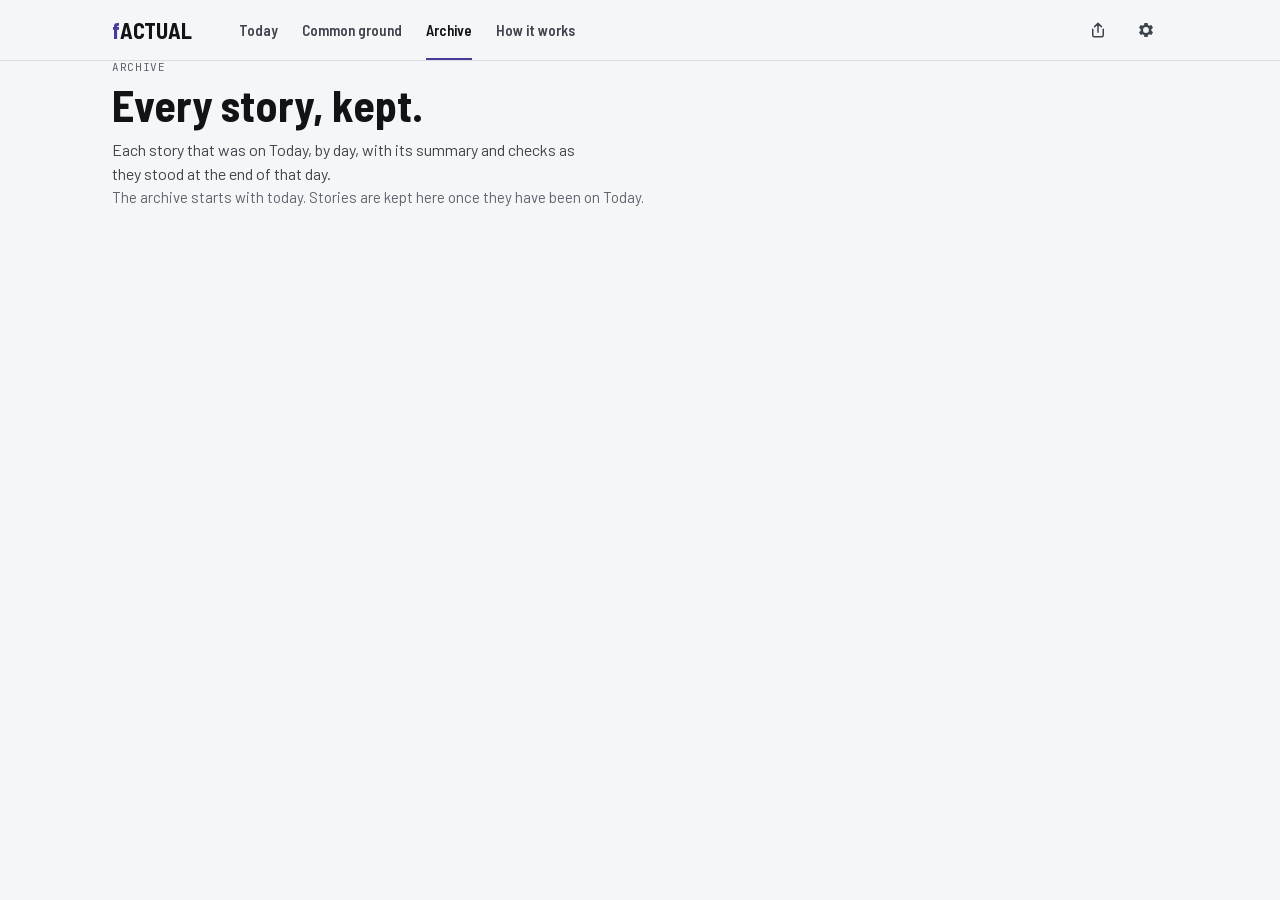
==== commit b02a17ef: "Desktop: pages in the header row, a centred story column, picture left on the lead, Share on every p" ====
--- a/web/archive.html
+++ b/web/archive.html
@@ -32,6 +32,7 @@
 <header class="masthead">
   <div class="masthead-inner">
     <a class="wordmark" href="./" aria-label="fACTUAL, today's stories"><span class="f" aria-hidden="true">f</span><span aria-hidden="true">ACTUAL</span></a>
+    <nav class="site-nav" aria-label="Site"><div class="site-nav-inner"><a href="./">Today</a><a href="common.html">Common ground</a><a href="archive.html" aria-current="page">Archive</a><a href="how.html">How it works</a></div></nav>
     <div class="mast-right">
     <details class="settings">
       <summary aria-label="Settings"><svg viewBox="0 0 24 24" width="20" height="20" aria-hidden="true"><path fill="currentColor" d="M19.4 13a7.5 7.5 0 0 0 0-2l2-1.6-2-3.4-2.4 1a7.4 7.4 0 0 0-1.7-1L15 3.5h-4L10.7 6a7.4 7.4 0 0 0-1.7 1l-2.4-1-2 3.4 2 1.6a7.5 7.5 0 0 0 0 2l-2 1.6 2 3.4 2.4-1c.5.4 1.1.7 1.7 1l.3 2.5h4l.3-2.5c.6-.3 1.2-.6 1.7-1l2.4 1 2-3.4zM13 15.5A3.5 3.5 0 1 1 13 8.5a3.5 3.5 0 0 1 0 7z" transform="translate(-1 0)"/></svg></summary>
@@ -46,7 +47,6 @@
     </details>
     </div>
   </div>
-  <nav class="site-nav" aria-label="Site"><div class="site-nav-inner"><a href="./">Today</a><a href="common.html">Common ground</a><a href="archive.html" aria-current="page">Archive</a><a href="how.html">How it works</a></div></nav>
 </header>
 <nav class="tab-bar" aria-label="Sections"><a href="./"><svg viewBox="0 0 24 24" width="24" height="24" aria-hidden="true"><path d="M4 5h16M4 10h16M4 15h10M4 20h7" fill="none" stroke="currentColor" stroke-width="2" stroke-linecap="round"/></svg><span>Today</span></a><a href="common.html"><svg viewBox="0 0 24 24" width="24" height="24" aria-hidden="true"><circle cx="9" cy="12" r="6" fill="none" stroke="currentColor" stroke-width="2"/><circle cx="15" cy="12" r="6" fill="none" stroke="currentColor" stroke-width="2"/></svg><span>Common ground</span></a><a href="archive.html" aria-current="page"><svg viewBox="0 0 24 24" width="24" height="24" aria-hidden="true"><rect x="3" y="4" width="18" height="5" rx="1.5" fill="none" stroke="currentColor" stroke-width="2"/><path d="M5 9v9a2 2 0 0 0 2 2h10a2 2 0 0 0 2-2V9M10 13h4" fill="none" stroke="currentColor" stroke-width="2" stroke-linecap="round"/></svg><span>Archive</span></a><a href="how.html"><svg viewBox="0 0 24 24" width="24" height="24" aria-hidden="true"><circle cx="12" cy="12" r="9" fill="none" stroke="currentColor" stroke-width="2"/><path d="M12 11v6" stroke="currentColor" stroke-width="2" stroke-linecap="round"/><circle cx="12" cy="7.5" r="1.3" fill="currentColor"/></svg><span>How it works</span></a></nav>
 
--- a/web/styles.css
+++ b/web/styles.css
@@ -64,10 +64,11 @@
 .wordmark { font: 700 1.375rem/1 var(--cond); letter-spacing: -0.01em; text-decoration: none; }
 .wordmark .f { color: var(--lav); }
 .mast-right { display: flex; align-items: center; gap: 10px; }
-.site-nav { border-top: 1px solid var(--line); }
-.site-nav-inner { max-width: 1120px; margin: 0 auto; padding: 0 var(--gutter); display: flex; gap: 20px; overflow-x: auto; scrollbar-width: none; }
+/* The site's pages sit in the header row, after the wordmark (phones use the bottom tab bar instead). */
+.masthead-inner > .site-nav { align-self: stretch; display: flex; margin-left: 32px; margin-right: auto; }
+.site-nav-inner { display: flex; gap: 24px; }
 .site-nav-inner::-webkit-scrollbar { display: none; }
-.site-nav a { display: inline-flex; align-items: center; min-height: 44px; white-space: nowrap; font: 600 0.9375rem/1 var(--cond); color: var(--ink-2); text-decoration: none; border-bottom: 2px solid transparent; }
+.site-nav a { display: inline-flex; align-items: center; min-height: 44px; padding-top: 2px; white-space: nowrap; font: 600 0.9375rem/1 var(--cond); color: var(--ink-2); text-decoration: none; border-bottom: 2px solid transparent; }
 .site-nav a:hover { color: var(--ink); }
 .site-nav a[aria-current="page"] { color: var(--ink); border-bottom-color: var(--lav); }
 
@@ -75,12 +76,12 @@
    Focused items scroll clear of it (WCAG 2.4.11). */
 .tab-bar { display: none; position: fixed; left: 0; right: 0; bottom: 0; z-index: 5; padding: 6px max(6px, env(safe-area-inset-right)) calc(6px + env(safe-area-inset-bottom)) max(6px, env(safe-area-inset-left));
   background: var(--surf); border-top: 1px solid var(--line); }
-html.app .site-nav { display: none; }
+html.app .masthead-inner > .site-nav { display: none; }
 html.app { scroll-padding-bottom: calc(84px + env(safe-area-inset-bottom)); }
 html.app body { padding-bottom: calc(66px + env(safe-area-inset-bottom)); }
 html.app .tab-bar { display: flex; }
 @media (max-width: 719px) {
-  .site-nav { display: none; }
+  .masthead-inner > .site-nav { display: none; }
   html { scroll-padding-bottom: calc(84px + env(safe-area-inset-bottom)); }
   body { padding-bottom: calc(66px + env(safe-area-inset-bottom)); }
   .tab-bar { display: flex; }
@@ -143,6 +144,11 @@
 .strip-edit { flex: none; display: inline-flex; align-items: center; gap: 6px; margin-left: auto; padding: 0 2px; border: 0; background: none; white-space: nowrap;
   font: 600 0.875rem/1 var(--cond); color: var(--ink-3); cursor: pointer; }
 .strip-edit:hover { color: var(--ink); }
+/* Desktop: the strip's line spans the content column like the section heads; its background still runs
+   edge to edge so stories never show at its sides while it is pinned. */
+@media (min-width: 720px) {
+  .topic-nav { margin: 0; padding: 0; box-shadow: 0 0 0 100vmax var(--bg); clip-path: inset(0 -100vmax); }
+}
 .topic-section { margin-top: 32px; scroll-margin-top: 60px; }  /* clear of the pinned strip */
 .topic-section:first-child { margin-top: 16px; }
 .topic-head { display: flex; align-items: baseline; justify-content: space-between; gap: 12px; padding-bottom: 10px; margin-bottom: 14px; border-bottom: 1px solid var(--line); }
@@ -205,7 +211,7 @@
 .story-photo img { aspect-ratio: 16 / 9; }
 
 /* ---------- Story page ---------- */
-.story-page > * { max-width: 720px; }
+.story-page > * { max-width: 760px; margin-left: auto; margin-right: auto; }  /* one centred reading column */
 .story-head { padding: 22px 0 0; }
 .story-tools { display: flex; align-items: center; justify-content: space-between; gap: 12px; margin: -8px 0 4px; }
 .share-btn { display: inline-flex; align-items: center; gap: 7px; min-height: 44px; padding: 0 12px; border: 1px solid var(--line); border-radius: 8px; background: transparent; color: var(--ink-2); font: 600 0.9375rem/1 var(--cond); cursor: pointer; transition: background-color 120ms ease-out, color 120ms ease-out, border-color 120ms ease-out; }
@@ -464,9 +470,9 @@
 @media (min-width: 960px) {
   .stories { grid-template-columns: 1fr 1fr; gap: 14px; }
   .story-lead { grid-column: 1 / -1; padding: 22px; }
-  .story-lead:has(.lead-photo) { display: grid; grid-template-columns: 6fr 5fr; column-gap: 28px; align-items: start; }
-  .story-lead .lead-photo { grid-column: 2; grid-row: 1; }
-  .story-lead .story-main { grid-column: 1; grid-row: 1; }
+  .story-lead:has(.lead-photo) { display: grid; grid-template-columns: 5fr 6fr; column-gap: 28px; align-items: start; }
+  .story-lead .lead-photo { grid-column: 1; grid-row: 1; }  /* picture left, words right (Heston) */
+  .story-lead .story-main { grid-column: 2; grid-row: 1; }
   .about-cols { grid-template-columns: 3fr 2fr; }
 }
 
